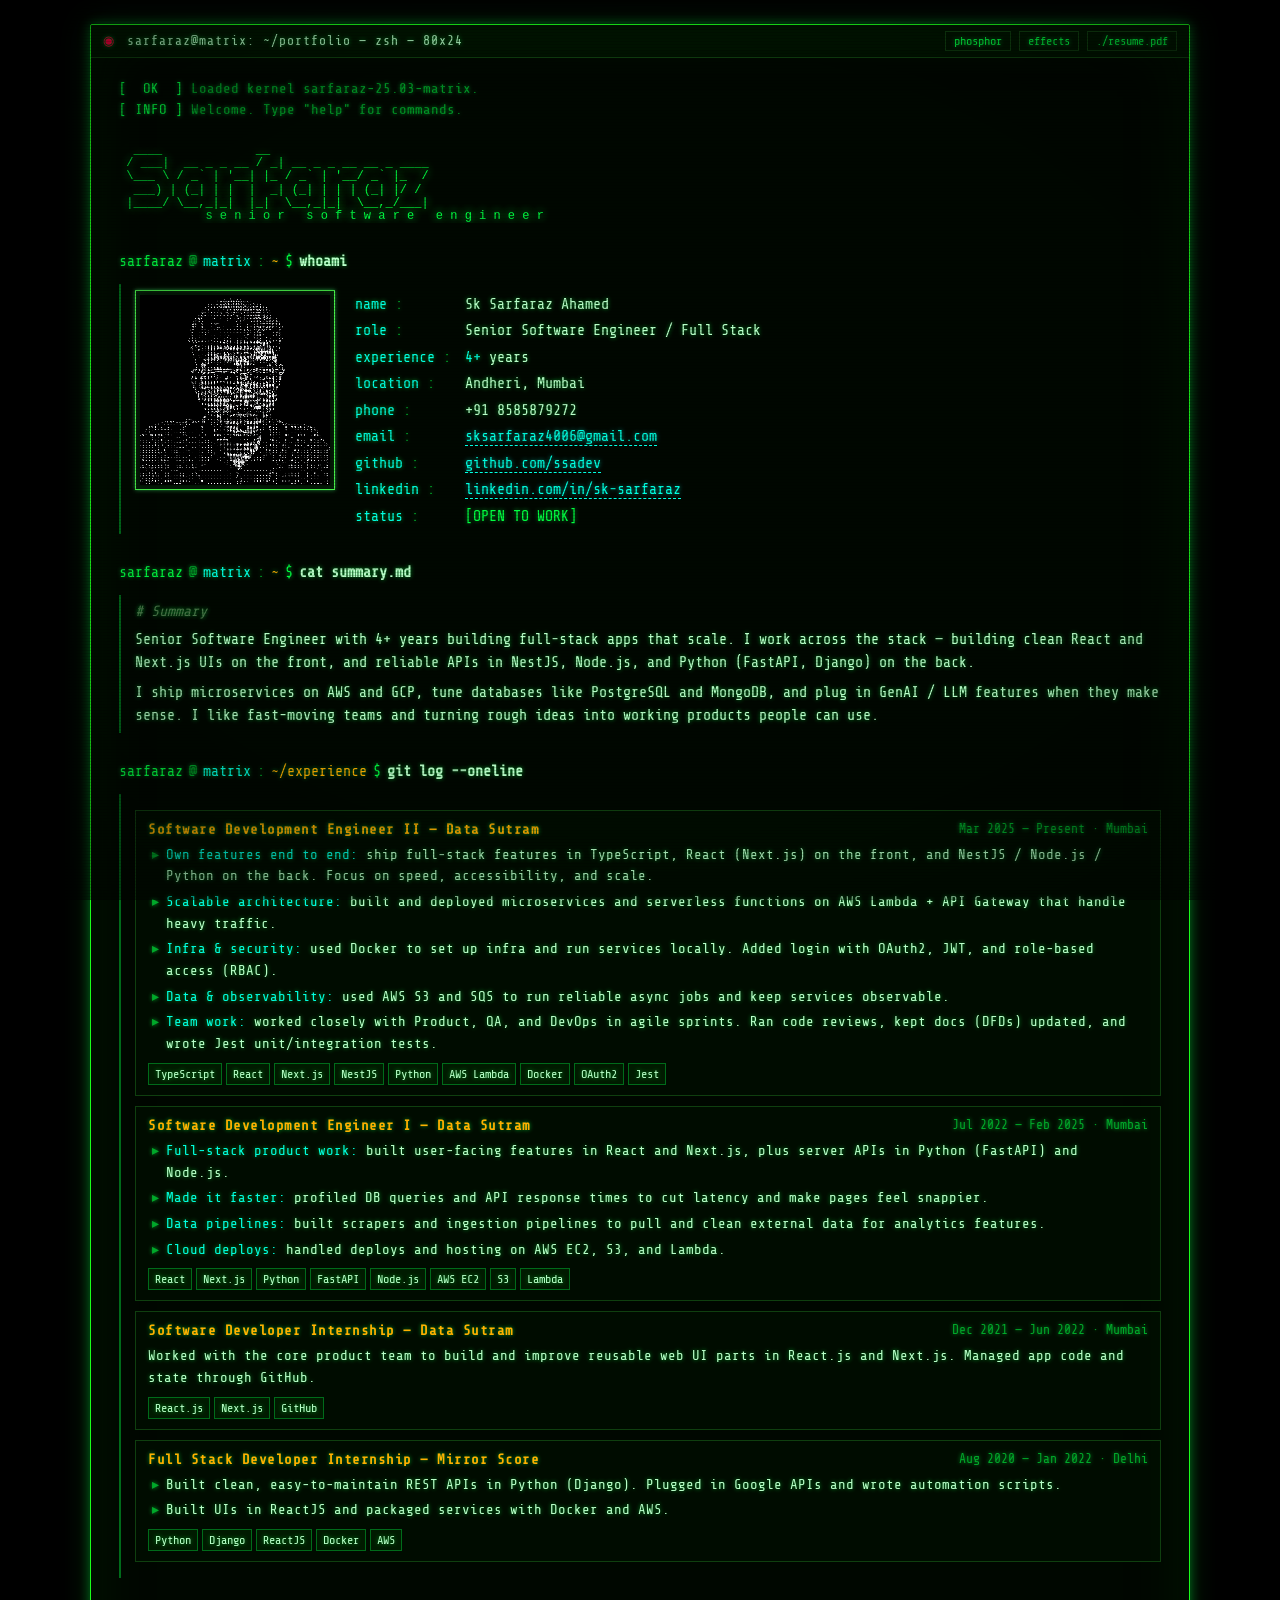
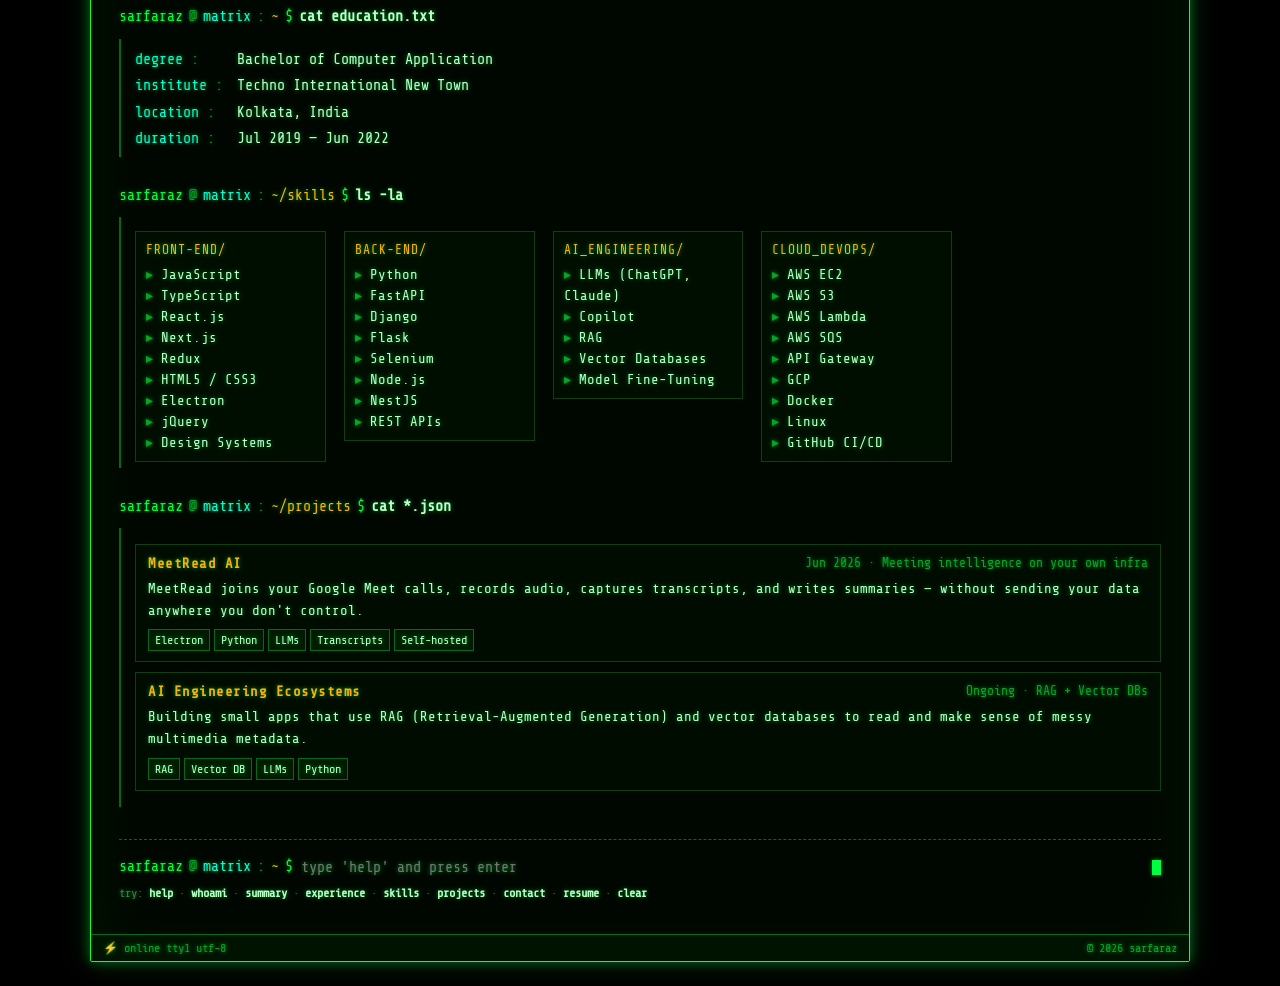
==== index.html @ 629f1eb3 "Add Google Analytics tracking code to improve site analytics" ====
<!doctype html>
<html lang="en">
  <head>
    <meta charset="UTF-8" />
    <meta name="viewport" content="width=device-width, initial-scale=1.0" />
    <title>
      Sk Sarfaraz Ahamed — Senior Software Engineer | Full Stack Developer
      Portfolio
    </title>
    <meta
      name="description"
      content="Sk Sarfaraz Ahamed — Senior Software Engineer with 4+ years building full-stack apps in TypeScript, React, Next.js, NestJS, Node.js, Python (FastAPI, Django), AWS, and LLM/RAG systems. Based in Mumbai, India. Open to senior IC and staff roles."
    />
    <meta
      name="keywords"
      content="Sk Sarfaraz Ahamed, Sarfaraz Ahamed, ssadev, senior software engineer, full stack developer, React developer, Next.js, NestJS, Node.js, TypeScript, Python, FastAPI, Django, AWS, RAG, LLM, Mumbai, Data Sutram, portfolio"
    />
    <meta name="author" content="Sk Sarfaraz Ahamed" />
    <meta
      name="robots"
      content="index, follow, max-image-preview:large, max-snippet:-1"
    />
    <meta name="googlebot" content="index, follow" />
    <meta name="theme-color" content="#000000" />
    <link rel="canonical" href="https://ssadev.github.io/" />
    <link rel="icon" type="image/png" href="profile.png" />
    <link rel="apple-touch-icon" href="profile.png" />

    <!-- Open Graph -->
    <meta property="og:type" content="profile" />
    <meta property="og:site_name" content="Sk Sarfaraz Ahamed" />
    <meta
      property="og:title"
      content="Sk Sarfaraz Ahamed — Senior Software Engineer / Full Stack"
    />
    <meta
      property="og:description"
      content="Senior Software Engineer · 4+ years · TypeScript · React · Next.js · NestJS · Python · AWS · RAG. Mumbai, India."
    />
    <meta property="og:url" content="https://ssadev.github.io/" />
    <meta property="og:image" content="https://ssadev.github.io/profile.png" />
    <meta property="og:image:alt" content="Portrait of Sk Sarfaraz Ahamed" />
    <meta property="profile:first_name" content="Sarfaraz" />
    <meta property="profile:last_name" content="Ahamed" />
    <meta property="profile:username" content="ssadev" />

    <!-- Twitter / X -->
    <meta name="twitter:card" content="summary_large_image" />
    <meta
      name="twitter:title"
      content="Sk Sarfaraz Ahamed — Senior Software Engineer"
    />
    <meta
      name="twitter:description"
      content="Senior Software Engineer / Full Stack. 4+ years. TypeScript · React · NestJS · Python · AWS · RAG."
    />
    <meta name="twitter:image" content="https://ssadev.github.io/profile.png" />

    <!-- Structured data: Person -->
    <script type="application/ld+json">
      {
        "@context": "https://schema.org",
        "@type": "Person",
        "name": "Sk Sarfaraz Ahamed",
        "alternateName": ["Sarfaraz Ahamed", "ssadev"],
        "url": "https://ssadev.github.io/",
        "image": "https://ssadev.github.io/profile.png",
        "jobTitle": "Senior Software Engineer",
        "description": "Senior Software Engineer / Full Stack with 4+ years building scalable apps in TypeScript, React, Next.js, NestJS, Node.js, Python, AWS, and LLM/RAG systems.",
        "email": "mailto:sksarfaraz4006@gmail.com",
        "telephone": "+91-8585879272",
        "address": {
          "@type": "PostalAddress",
          "addressLocality": "Andheri, Mumbai",
          "addressRegion": "Maharashtra",
          "addressCountry": "IN"
        },
        "worksFor": {
          "@type": "Organization",
          "name": "Data Sutram"
        },
        "alumniOf": {
          "@type": "CollegeOrUniversity",
          "name": "Techno International New Town",
          "address": "Kolkata, India"
        },
        "knowsAbout": [
          "TypeScript",
          "JavaScript",
          "React.js",
          "Next.js",
          "Redux",
          "Node.js",
          "NestJS",
          "Python",
          "FastAPI",
          "Django",
          "Flask",
          "REST APIs",
          "Microservices",
          "AWS Lambda",
          "AWS S3",
          "AWS EC2",
          "AWS SQS",
          "API Gateway",
          "GCP",
          "Docker",
          "Linux",
          "Large Language Models",
          "RAG",
          "Vector Databases",
          "Model Fine-Tuning"
        ],
        "sameAs": [
          "https://github.com/ssadev",
          "https://linkedin.com/in/sk-sarfaraz-951a87182"
        ]
      }
    </script>
    <script type="application/ld+json">
      {
        "@context": "https://schema.org",
        "@type": "WebSite",
        "name": "Sk Sarfaraz Ahamed — Portfolio",
        "url": "https://ssadev.github.io/",
        "author": { "@type": "Person", "name": "Sk Sarfaraz Ahamed" }
      }
    </script>
    <link rel="preconnect" href="https://fonts.googleapis.com" />
    <link rel="preconnect" href="https://fonts.gstatic.com" crossorigin />
    <link
      href="https://fonts.googleapis.com/css2?family=Share+Tech+Mono&family=VT323&display=swap"
      rel="stylesheet"
    />
    <link rel="stylesheet" href="styles.css" />
  </head>
  <!-- Google tag (gtag.js) -->
  <script
    async
    src="https://www.googletagmanager.com/gtag/js?id=G-XEXD7KVKR2"
  ></script>
  <script>
    window.dataLayer = window.dataLayer || [];
    function gtag() {
      dataLayer.push(arguments);
    }
    gtag("js", new Date());

    gtag("config", "G-XEXD7KVKR2");
  </script>
  <body>
    <canvas id="matrix-rain" aria-hidden="true"></canvas>
    <div class="crt-overlay" aria-hidden="true"></div>

    <main class="terminal" role="main">
      <header class="term-header">
        <div class="term-title">
          sarfaraz@matrix: ~/portfolio &mdash; zsh &mdash; 80x24
        </div>
        <div class="term-controls">
          <button id="theme-toggle" title="Toggle phosphor color">
            <span class="label-text">phosphor</span>
          </button>
          <button id="effects-toggle" title="Toggle CRT/rain effects">
            <span class="label-text">effects</span>
          </button>
          <button
            id="resume-btn"
            title="Open resume"
            onclick="
              window.open(
                'https://drive.google.com/file/d/1Bw5EFS6mRTc6BnSuMBZCVl9vILIDGIYv/view?usp=sharing',
                '_blank',
              )
            "
          >
            <span class="label-text">./resume.pdf</span>
          </button>
        </div>
      </header>

      <section class="term-body">
        <h1 class="sr-only">
          Sk Sarfaraz Ahamed — Senior Software Engineer / Full Stack Developer
          Portfolio
        </h1>
        <p class="sr-only">
          Sk Sarfaraz Ahamed is a Senior Software Engineer based in Andheri,
          Mumbai, India, with 4+ years of experience building full-stack web
          applications. Skills include TypeScript, React, Next.js, NestJS,
          Node.js, Python (FastAPI, Django, Flask), REST APIs, AWS (Lambda, S3,
          EC2, SQS, API Gateway), GCP, Docker, and applied LLM / RAG / Vector
          Database work. Currently SDE-II at Data Sutram. Reach out:
          sksarfaraz4006@gmail.com.
        </p>
        <div class="boot" id="boot"></div>

        <pre class="ascii-banner" aria-label="ASCII banner">
  ____             __
 / ___|  __ _ _ __ / _| __ _ _ __ __ _ ____
 \___ \ / _` | '__| |_ / _` | '__/ _` |_  /
  ___) | (_| | |  |  _| (_| | | | (_| |/ /
 |____/ \__,_|_|  |_|  \__,_|_|  \__,_/___|
            s e n i o r   s o f t w a r e   e n g i n e e r</pre
        >

        <!-- whoami -->
        <div class="prompt-line">
          <span class="prompt-user">sarfaraz</span
          ><span class="prompt-at">@</span
          ><span class="prompt-host">matrix</span
          ><span class="prompt-colon">:</span><span class="prompt-path">~</span
          ><span class="prompt-sep">$</span>
          <span class="prompt-cmd">whoami</span>
        </div>
        <div class="output">
          <div class="whoami-row">
            <img
              src="profile.png"
              class="avatar-img"
              alt="Sk Sarfaraz Ahamed"
            />
            <div class="kv-grid">
              <div class="k">name</div>
              <div class="v">Sk Sarfaraz Ahamed</div>
              <div class="k">role</div>
              <div class="v">Senior Software Engineer / Full Stack</div>
              <div class="k">experience</div>
              <div class="v"><span class="num">4+</span> years</div>
              <div class="k">location</div>
              <div class="v">Andheri, Mumbai</div>
              <div class="k">phone</div>
              <div class="v">+91 8585879272</div>
              <div class="k">email</div>
              <div class="v">
                <a
                  href="#"
                  id="email-copy"
                  data-email="sksarfaraz4006@gmail.com"
                  >sksarfaraz4006@gmail.com</a
                >
              </div>
              <div class="k">github</div>
              <div class="v">
                <a
                  href="https://github.com/ssadev"
                  target="_blank"
                  rel="noopener"
                  >github.com/ssadev</a
                >
              </div>
              <div class="k">linkedin</div>
              <div class="v">
                <a
                  href="https://linkedin.com/in/sk-sarfaraz-951a87182"
                  target="_blank"
                  rel="noopener"
                  >linkedin.com/in/sk-sarfaraz</a
                >
              </div>
              <div class="k">status</div>
              <div class="v"><span class="ok">[OPEN TO WORK]</span></div>
            </div>
          </div>
        </div>

        <!-- SECTION: Summary -->
        <div class="prompt-line">
          <span class="prompt-user">sarfaraz</span
          ><span class="prompt-at">@</span
          ><span class="prompt-host">matrix</span
          ><span class="prompt-colon">:</span><span class="prompt-path">~</span
          ><span class="prompt-sep">$</span>
          <span class="prompt-cmd">cat summary.md</span>
        </div>
        <div class="output summary-text">
          <span class="com"># Summary</span>
          <p>
            Senior Software Engineer with 4+ years building full-stack apps that
            scale. I work across the stack — building clean React and Next.js
            UIs on the front, and reliable APIs in NestJS, Node.js, and Python
            (FastAPI, Django) on the back.
          </p>
          <p>
            I ship microservices on AWS and GCP, tune databases like PostgreSQL
            and MongoDB, and plug in GenAI / LLM features when they make sense.
            I like fast-moving teams and turning rough ideas into working
            products people can use.
          </p>
        </div>

        <!-- SECTION: Professional Experience -->
        <div class="prompt-line">
          <span class="prompt-user">sarfaraz</span
          ><span class="prompt-at">@</span
          ><span class="prompt-host">matrix</span
          ><span class="prompt-colon">:</span
          ><span class="prompt-path">~/experience</span
          ><span class="prompt-sep">$</span>
          <span class="prompt-cmd">git log --oneline</span>
        </div>
        <div class="output">
          <div class="entry">
            <div class="entry-head">
              <span class="entry-title"
                >Software Development Engineer II &mdash; Data Sutram</span
              >
              <span class="entry-meta">Mar 2025 — Present · Mumbai</span>
            </div>
            <div class="entry-body">
              <ul class="entry-list">
                <li>
                  <b>Own features end to end:</b> ship full-stack features in
                  TypeScript, React (Next.js) on the front, and NestJS / Node.js
                  / Python on the back. Focus on speed, accessibility, and
                  scale.
                </li>
                <li>
                  <b>Scalable architecture:</b> built and deployed microservices
                  and serverless functions on AWS Lambda + API Gateway that
                  handle heavy traffic.
                </li>
                <li>
                  <b>Infra &amp; security:</b> used Docker to set up infra and
                  run services locally. Added login with OAuth2, JWT, and
                  role-based access (RBAC).
                </li>
                <li>
                  <b>Data &amp; observability:</b> used AWS S3 and SQS to run
                  reliable async jobs and keep services observable.
                </li>
                <li>
                  <b>Team work:</b> worked closely with Product, QA, and DevOps
                  in agile sprints. Ran code reviews, kept docs (DFDs) updated,
                  and wrote Jest unit/integration tests.
                </li>
              </ul>
            </div>
            <div class="entry-stack">
              <span>TypeScript</span><span>React</span><span>Next.js</span
              ><span>NestJS</span><span>Python</span><span>AWS Lambda</span
              ><span>Docker</span><span>OAuth2</span><span>Jest</span>
            </div>
          </div>

          <div class="entry">
            <div class="entry-head">
              <span class="entry-title"
                >Software Development Engineer I &mdash; Data Sutram</span
              >
              <span class="entry-meta">Jul 2022 — Feb 2025 · Mumbai</span>
            </div>
            <div class="entry-body">
              <ul class="entry-list">
                <li>
                  <b>Full-stack product work:</b> built user-facing features in
                  React and Next.js, plus server APIs in Python (FastAPI) and
                  Node.js.
                </li>
                <li>
                  <b>Made it faster:</b> profiled DB queries and API response
                  times to cut latency and make pages feel snappier.
                </li>
                <li>
                  <b>Data pipelines:</b> built scrapers and ingestion pipelines
                  to pull and clean external data for analytics features.
                </li>
                <li>
                  <b>Cloud deploys:</b> handled deploys and hosting on AWS EC2,
                  S3, and Lambda.
                </li>
              </ul>
            </div>
            <div class="entry-stack">
              <span>React</span><span>Next.js</span><span>Python</span
              ><span>FastAPI</span><span>Node.js</span><span>AWS EC2</span
              ><span>S3</span><span>Lambda</span>
            </div>
          </div>

          <div class="entry">
            <div class="entry-head">
              <span class="entry-title"
                >Software Developer Internship &mdash; Data Sutram</span
              >
              <span class="entry-meta">Dec 2021 — Jun 2022 · Mumbai</span>
            </div>
            <div class="entry-body">
              Worked with the core product team to build and improve reusable
              web UI parts in React.js and Next.js. Managed app code and state
              through GitHub.
            </div>
            <div class="entry-stack">
              <span>React.js</span><span>Next.js</span><span>GitHub</span>
            </div>
          </div>

          <div class="entry">
            <div class="entry-head">
              <span class="entry-title"
                >Full Stack Developer Internship &mdash; Mirror Score</span
              >
              <span class="entry-meta">Aug 2020 — Jan 2022 · Delhi</span>
            </div>
            <div class="entry-body">
              <ul class="entry-list">
                <li>
                  Built clean, easy-to-maintain REST APIs in Python (Django).
                  Plugged in Google APIs and wrote automation scripts.
                </li>
                <li>
                  Built UIs in ReactJS and packaged services with Docker and
                  AWS.
                </li>
              </ul>
            </div>
            <div class="entry-stack">
              <span>Python</span><span>Django</span><span>ReactJS</span
              ><span>Docker</span><span>AWS</span>
            </div>
          </div>
        </div>

        <!-- SECTION: Education -->
        <div class="prompt-line">
          <span class="prompt-user">sarfaraz</span
          ><span class="prompt-at">@</span
          ><span class="prompt-host">matrix</span
          ><span class="prompt-colon">:</span><span class="prompt-path">~</span
          ><span class="prompt-sep">$</span>
          <span class="prompt-cmd">cat education.txt</span>
        </div>
        <div class="output">
          <div class="kv-grid">
            <div class="k">degree</div>
            <div class="v">Bachelor of Computer Application</div>
            <div class="k">institute</div>
            <div class="v">Techno International New Town</div>
            <div class="k">location</div>
            <div class="v">Kolkata, India</div>
            <div class="k">duration</div>
            <div class="v">Jul 2019 — Jun 2022</div>
          </div>
        </div>

        <!-- SECTION: Skills -->
        <div class="prompt-line">
          <span class="prompt-user">sarfaraz</span
          ><span class="prompt-at">@</span
          ><span class="prompt-host">matrix</span
          ><span class="prompt-colon">:</span
          ><span class="prompt-path">~/skills</span
          ><span class="prompt-sep">$</span>
          <span class="prompt-cmd">ls -la</span>
        </div>
        <div class="output">
          <div class="skill-grid">
            <div class="skill-group">
              <div class="skill-group-title">front-end/</div>
              <ul>
                <li>JavaScript</li>
                <li>TypeScript</li>
                <li>React.js</li>
                <li>Next.js</li>
                <li>Redux</li>
                <li>HTML5 / CSS3</li>
                <li>Electron</li>
                <li>jQuery</li>
                <li>Design Systems</li>
              </ul>
            </div>
            <div class="skill-group">
              <div class="skill-group-title">back-end/</div>
              <ul>
                <li>Python</li>
                <li>FastAPI</li>
                <li>Django</li>
                <li>Flask</li>
                <li>Selenium</li>
                <li>Node.js</li>
                <li>NestJS</li>
                <li>REST APIs</li>
              </ul>
            </div>
            <div class="skill-group">
              <div class="skill-group-title">ai_engineering/</div>
              <ul>
                <li>LLMs (ChatGPT, Claude)</li>
                <li>Copilot</li>
                <li>RAG</li>
                <li>Vector Databases</li>
                <li>Model Fine-Tuning</li>
              </ul>
            </div>
            <div class="skill-group">
              <div class="skill-group-title">cloud_devops/</div>
              <ul>
                <li>AWS EC2</li>
                <li>AWS S3</li>
                <li>AWS Lambda</li>
                <li>AWS SQS</li>
                <li>API Gateway</li>
                <li>GCP</li>
                <li>Docker</li>
                <li>Linux</li>
                <li>GitHub CI/CD</li>
              </ul>
            </div>
          </div>
        </div>

        <!-- SECTION: Projects -->
        <div class="prompt-line">
          <span class="prompt-user">sarfaraz</span
          ><span class="prompt-at">@</span
          ><span class="prompt-host">matrix</span
          ><span class="prompt-colon">:</span
          ><span class="prompt-path">~/projects</span
          ><span class="prompt-sep">$</span>
          <span class="prompt-cmd">cat *.json</span>
        </div>
        <div class="output">
          <div class="entry">
            <div class="entry-head">
              <span class="entry-title">MeetRead AI</span>
              <span class="entry-meta"
                >Jun 2026 · Meeting intelligence on your own infra</span
              >
            </div>
            <div class="entry-body">
              MeetRead joins your Google Meet calls, records audio, captures
              transcripts, and writes summaries — without sending your data
              anywhere you don't control.
            </div>
            <div class="entry-stack">
              <span>Electron</span><span>Python</span><span>LLMs</span
              ><span>Transcripts</span><span>Self-hosted</span>
            </div>
          </div>

          <div class="entry">
            <div class="entry-head">
              <span class="entry-title">AI Engineering Ecosystems</span>
              <span class="entry-meta">Ongoing · RAG + Vector DBs</span>
            </div>
            <div class="entry-body">
              Building small apps that use RAG (Retrieval-Augmented Generation)
              and vector databases to read and make sense of messy multimedia
              metadata.
            </div>
            <div class="entry-stack">
              <span>RAG</span><span>Vector DB</span><span>LLMs</span
              ><span>Python</span>
            </div>
          </div>
        </div>

        <!-- interactive prompt -->
        <div class="prompt-line input-prompt">
          <span class="prompt-user">sarfaraz</span
          ><span class="prompt-at">@</span
          ><span class="prompt-host">matrix</span
          ><span class="prompt-colon">:</span><span class="prompt-path">~</span
          ><span class="prompt-sep">$</span>
          <input
            id="term-input"
            autocomplete="off"
            spellcheck="false"
            aria-label="terminal input"
            placeholder="type 'help' and press enter"
          />
          <span class="cursor" aria-hidden="true"></span>
        </div>
        <div class="input-hint">
          try: <span class="prompt-cmd">help</span> &middot;
          <span class="prompt-cmd">whoami</span> &middot;
          <span class="prompt-cmd">summary</span> &middot;
          <span class="prompt-cmd">experience</span> &middot;
          <span class="prompt-cmd">skills</span> &middot;
          <span class="prompt-cmd">projects</span> &middot;
          <span class="prompt-cmd">contact</span> &middot;
          <span class="prompt-cmd">resume</span> &middot;
          <span class="prompt-cmd">clear</span>
        </div>
        <div id="term-history" class="output hidden"></div>
      </section>

      <footer class="statusbar">
        <div class="status-left">
          <span>⚡ <span id="uptime">online</span></span>
          <span>tty1</span>
          <span>utf-8</span>
        </div>
        <div class="status-right">
          <span id="copy-toast" aria-live="polite"></span>
          <span>© <span id="year"></span> sarfaraz</span>
        </div>
      </footer>
    </main>

    <script src="script.js"></script>
  </body>
</html>
---- styles.css ----
/* ============================================================
   Sarfaraz.sh — matrix/hacker terminal portfolio
   Phosphor green on black, CRT scanlines, matrix rain
   ============================================================ */

:root {
  --bg: #000000;
  --bg-term: rgba(0, 10, 0, 0.78);
  --bg-term-solid: #020a02;
  --border: #0f3f0f;
  --border-bright: #1aff1a;

  --green: #00ff41;          /* matrix phosphor */
  --green-dim: #00a82a;
  --green-dark: #006b1a;
  --green-pale: #b8ffc8;

  --amber: #ffb000;          /* alt phosphor */
  --red: #ff003c;
  --cyan: #00ffe1;
  --muted: #4a7a4a;

  --glow: 0 0 4px rgba(0, 255, 65, 0.6);
  --glow-strong: 0 0 8px rgba(0, 255, 65, 0.9), 0 0 16px rgba(0, 255, 65, 0.4);

  --font-mono: 'VT323', 'Share Tech Mono', 'JetBrains Mono', 'Courier New', monospace;
  --font-body: 'Share Tech Mono', 'JetBrains Mono', 'Courier New', monospace;

  --radius: 2px;
}

[data-theme="amber"] {
  --green: #ffb000;
  --green-dim: #b87a00;
  --green-dark: #663d00;
  --green-pale: #ffe0a0;
  --border: #3f2f0f;
  --border-bright: #ffb000;
  --glow: 0 0 4px rgba(255, 176, 0, 0.6);
  --glow-strong: 0 0 8px rgba(255, 176, 0, 0.9), 0 0 16px rgba(255, 176, 0, 0.4);
  --muted: #7a6a4a;
}

* { box-sizing: border-box; }

html, body {
  margin: 0;
  padding: 0;
  background: var(--bg);
  color: var(--green);
  font-family: var(--font-body);
  font-size: 16px;
  line-height: 1.5;
  min-height: 100vh;
  overflow-x: hidden;
  -webkit-font-smoothing: antialiased;
  text-shadow: var(--glow);
}

::selection { background: var(--green); color: #000; text-shadow: none; }

a {
  color: var(--cyan);
  text-decoration: none;
  border-bottom: 1px dashed var(--cyan);
  text-shadow: 0 0 4px rgba(0, 255, 225, 0.6);
  transition: all .15s ease;
}
a:hover {
  color: #fff;
  border-bottom-color: #fff;
  text-shadow: 0 0 8px #fff, 0 0 16px var(--cyan);
}

/* ============================================================
   Matrix rain canvas
   ============================================================ */
#matrix-rain {
  position: fixed;
  inset: 0;
  z-index: 0;
  opacity: 0.35;
  pointer-events: none;
}

/* ============================================================
   CRT scanlines + flicker overlay
   ============================================================ */
.crt-overlay {
  position: fixed;
  inset: 0;
  z-index: 9999;
  pointer-events: none;
  background:
    repeating-linear-gradient(
      0deg,
      rgba(0, 0, 0, 0.15) 0px,
      rgba(0, 0, 0, 0.15) 1px,
      transparent 1px,
      transparent 3px
    );
  mix-blend-mode: multiply;
}
.crt-overlay::after {
  content: '';
  position: absolute;
  inset: 0;
  background: radial-gradient(ellipse at center, transparent 50%, rgba(0, 0, 0, 0.5) 100%);
}

body.no-effects #matrix-rain,
body.no-effects .crt-overlay { display: none; }

@keyframes flicker {
  0%, 100% { opacity: 1; }
  50%      { opacity: 0.97; }
}
.terminal { animation: flicker 0.15s infinite; }

/* ============================================================
   Terminal window
   ============================================================ */
.terminal {
  position: relative;
  z-index: 1;
  max-width: 1100px;
  margin: 24px auto;
  background: var(--bg-term);
  border: 1px solid var(--border-bright);
  border-radius: var(--radius);
  box-shadow:
    0 0 12px rgba(0, 255, 65, 0.4),
    0 0 32px rgba(0, 255, 65, 0.15),
    inset 0 0 60px rgba(0, 50, 0, 0.4);
  backdrop-filter: blur(2px);
}

.term-header {
  display: flex;
  align-items: center;
  justify-content: space-between;
  padding: 6px 12px;
  border-bottom: 1px solid var(--border);
  background: rgba(0, 30, 0, 0.5);
  font-size: 13px;
  user-select: none;
}
.term-title {
  color: var(--green-pale);
  letter-spacing: 1px;
}
.term-title::before {
  content: '◉ ';
  color: var(--red);
  margin-right: 4px;
}
.term-controls {
  display: flex;
  gap: 8px;
  font-size: 12px;
}
.term-controls button {
  background: transparent;
  border: 1px solid var(--border);
  color: var(--green);
  padding: 2px 8px;
  font-family: inherit;
  font-size: 12px;
  cursor: pointer;
  text-shadow: var(--glow);
  transition: all .15s ease;
}
.term-controls button:hover {
  background: var(--green);
  color: #000;
  text-shadow: none;
  box-shadow: var(--glow);
}

.term-body {
  padding: 20px 28px 32px;
  font-size: 15px;
  min-height: calc(100vh - 100px);
}

/* ============================================================
   Boot sequence
   ============================================================ */
.boot {
  margin-bottom: 24px;
  color: var(--green-dim);
  font-size: 14px;
}
.boot .ok { color: var(--green); }
.boot .warn { color: var(--amber); }
.boot .fail { color: var(--red); }
.boot-line { white-space: pre-wrap; }

/* ============================================================
   ASCII banner
   ============================================================ */
.ascii-banner {
  margin: 16px 0 24px;
  font-size: 12px;
  line-height: 1.1;
  color: var(--green);
  white-space: pre;
  overflow-x: auto;
  text-shadow: var(--glow-strong);
}

/* ============================================================
   Prompt + command output
   ============================================================ */
.prompt-line {
  margin-top: 28px;
  display: flex;
  flex-wrap: wrap;
  align-items: baseline;
  gap: 6px;
  color: var(--green);
  font-size: 15px;
}
.prompt-user  { color: var(--green); }
.prompt-at    { color: var(--green-dim); }
.prompt-host  { color: var(--cyan); }
.prompt-colon { color: var(--green-dim); }
.prompt-path  { color: var(--amber); }
.prompt-sep   { color: var(--green); }
.prompt-cmd   { color: var(--green-pale); font-weight: bold; }

.output {
  margin: 10px 0 0 0;
  padding: 6px 0 6px 14px;
  border-left: 2px solid var(--green-dark);
  color: var(--green-pale);
}

/* key/value grid (whoami, education) */
.kv-grid {
  display: grid;
  grid-template-columns: max-content 1fr;
  column-gap: 14px;
  row-gap: 4px;
  margin-top: 4px;
  align-items: baseline;
}
.kv-grid .k {
  color: var(--cyan);
}
.kv-grid .k::after {
  content: ' :';
  color: var(--green-dim);
}
.kv-grid .v {
  color: var(--green-pale);
  min-width: 0;
  word-break: break-word;
}

/* summary text */
.summary-text .com { display: block; margin-bottom: 6px; }
.summary-text p { margin: 0 0 8px; }
.summary-text p:last-child { margin-bottom: 0; }
.output .label { color: var(--cyan); }
.output .val   { color: var(--green-pale); }
.output .com   { color: var(--muted); font-style: italic; }
.output .key   { color: var(--amber); }
.output .str   { color: var(--green); }
.output .num   { color: var(--cyan); }
.output .ok    { color: var(--green); }
.output .err   { color: var(--red); }

/* Skill matrix grid */
.skill-grid {
  display: grid;
  grid-template-columns: repeat(auto-fill, minmax(180px, 1fr));
  gap: 10px 18px;
  margin-top: 8px;
  align-items: start;
}
.skill-group {
  border: 1px solid var(--border);
  padding: 8px 10px;
  background: rgba(0, 30, 0, 0.3);
}
.skill-group-title {
  color: var(--amber);
  font-size: 13px;
  margin-bottom: 4px;
  text-transform: uppercase;
  letter-spacing: 1px;
}
.skill-group ul {
  list-style: none;
  margin: 0;
  padding: 0;
  font-size: 14px;
}
.skill-group li::before {
  content: '▸ ';
  color: var(--green-dim);
}

/* Experience / project entries */
.entry {
  margin: 10px 0;
  padding: 8px 12px;
  border: 1px solid var(--border);
  background: rgba(0, 30, 0, 0.25);
}
.entry-head {
  display: flex;
  flex-wrap: wrap;
  justify-content: space-between;
  gap: 8px;
  font-size: 14px;
  margin-bottom: 4px;
}
.entry-title {
  color: var(--amber);
  font-weight: bold;
  letter-spacing: 0.5px;
}
.entry-meta {
  color: var(--green-dim);
  font-size: 13px;
}
.entry-body {
  color: var(--green-pale);
  font-size: 14px;
  line-height: 1.55;
}
.entry-list {
  margin: 4px 0 0;
  padding: 0 0 0 4px;
  list-style: none;
}
.entry-list li {
  position: relative;
  padding-left: 14px;
  margin: 4px 0;
}
.entry-list li::before {
  content: '▸';
  position: absolute;
  left: 0;
  color: var(--green-dim);
}
.entry-list b {
  color: var(--cyan);
  font-weight: normal;
}
.entry-stack {
  margin-top: 6px;
  font-size: 12px;
  color: var(--cyan);
}
.entry-stack span {
  display: inline-block;
  padding: 1px 6px;
  margin: 2px 4px 2px 0;
  border: 1px solid var(--green-dark);
  background: rgba(0, 50, 0, 0.4);
  color: var(--green-pale);
}

/* Avatar image */
.avatar-img {
  display: block;
  width: 200px;
  height: auto;
  border: 1px solid var(--border-bright);
  padding: 4px;
  background: rgba(0, 30, 0, 0.4);
  box-shadow: var(--glow), inset 0 0 12px rgba(0, 255, 65, 0.15);
  filter: grayscale(0.3) contrast(1.05);
  image-rendering: pixelated;
}

.whoami-row {
  display: flex;
  gap: 20px;
  align-items: flex-start;
  flex-wrap: wrap;
}
.whoami-row .avatar-img { flex: 0 0 auto; }
.whoami-row .kv-grid    { flex: 1 1 280px; min-width: 0; }

@media (max-width: 720px) {
  .whoami-row { flex-direction: column; }
  .whoami-row .avatar-img { width: 140px; }
}

/* Live cursor */
.cursor {
  display: inline-block;
  width: 9px;
  height: 1em;
  background: var(--green);
  vertical-align: text-bottom;
  margin-left: 2px;
  animation: blink 1s steps(2) infinite;
  box-shadow: var(--glow);
}
@keyframes blink {
  50% { opacity: 0; }
}

/* Interactive input prompt */
.input-prompt {
  margin-top: 32px;
  display: flex;
  align-items: center;
  gap: 6px;
  border-top: 1px dashed var(--green-dark);
  padding-top: 16px;
}
.input-prompt input {
  flex: 1;
  background: transparent;
  border: none;
  outline: none;
  color: var(--green-pale);
  font-family: inherit;
  font-size: 15px;
  text-shadow: var(--glow);
  caret-color: var(--green);
}
.input-hint {
  margin-top: 6px;
  font-size: 12px;
  color: var(--muted);
}

/* Status bar */
.statusbar {
  position: sticky;
  bottom: 0;
  z-index: 5;
  background: rgba(0, 20, 0, 0.85);
  border-top: 1px solid var(--green-dark);
  padding: 4px 12px;
  font-size: 12px;
  color: var(--green-dim);
  display: flex;
  justify-content: space-between;
  user-select: none;
}
.statusbar .status-right { display: flex; gap: 14px; }
#copy-toast {
  color: var(--amber);
  opacity: 0;
  transition: opacity .2s ease;
}
#copy-toast.visible { opacity: 1; }

/* Hidden util */
.hidden { display: none !important; }

/* Screen-reader / crawler-only content (kept off-screen, still in DOM) */
.sr-only {
  position: absolute;
  width: 1px;
  height: 1px;
  padding: 0;
  margin: -1px;
  overflow: hidden;
  clip: rect(0, 0, 0, 0);
  white-space: nowrap;
  border: 0;
}

/* ============================================================
   Responsive
   ============================================================ */
@media (max-width: 880px) {
  .term-body { padding: 16px 16px 24px; font-size: 14px; }
  .ascii-banner { font-size: 9px; }
  .skill-grid { grid-template-columns: 1fr 1fr; }
}

@media (max-width: 560px) {
  html, body { font-size: 14px; }
  .terminal { margin: 8px; border-radius: 0; }
  .term-header { padding: 6px 8px; font-size: 12px; }
  .term-controls button { padding: 2px 6px; font-size: 11px; }
  .term-body { padding: 12px 12px 20px; font-size: 13px; }
  .ascii-banner { font-size: 7px; line-height: 1; }
  .skill-grid { grid-template-columns: 1fr; }
  .entry-head { font-size: 13px; }
  .prompt-line { font-size: 13px; }
  .input-prompt input { font-size: 14px; }
}

@media (max-width: 380px) {
  .ascii-banner { font-size: 6px; }
  .term-controls .label-text { display: none; }
}

/* ============================================================
   Print
   ============================================================ */
@media print {
  #matrix-rain, .crt-overlay, .statusbar, .term-controls { display: none; }
  body { background: #fff; color: #000; text-shadow: none; }
  .terminal { box-shadow: none; border: 1px solid #000; background: #fff; }
  .output, .entry { color: #000; }
  a { color: #000; text-shadow: none; }
}

/* ============================================================
   Reduced motion
   ============================================================ */
@media (prefers-reduced-motion: reduce) {
  .terminal { animation: none; }
  .cursor { animation: none; }
}
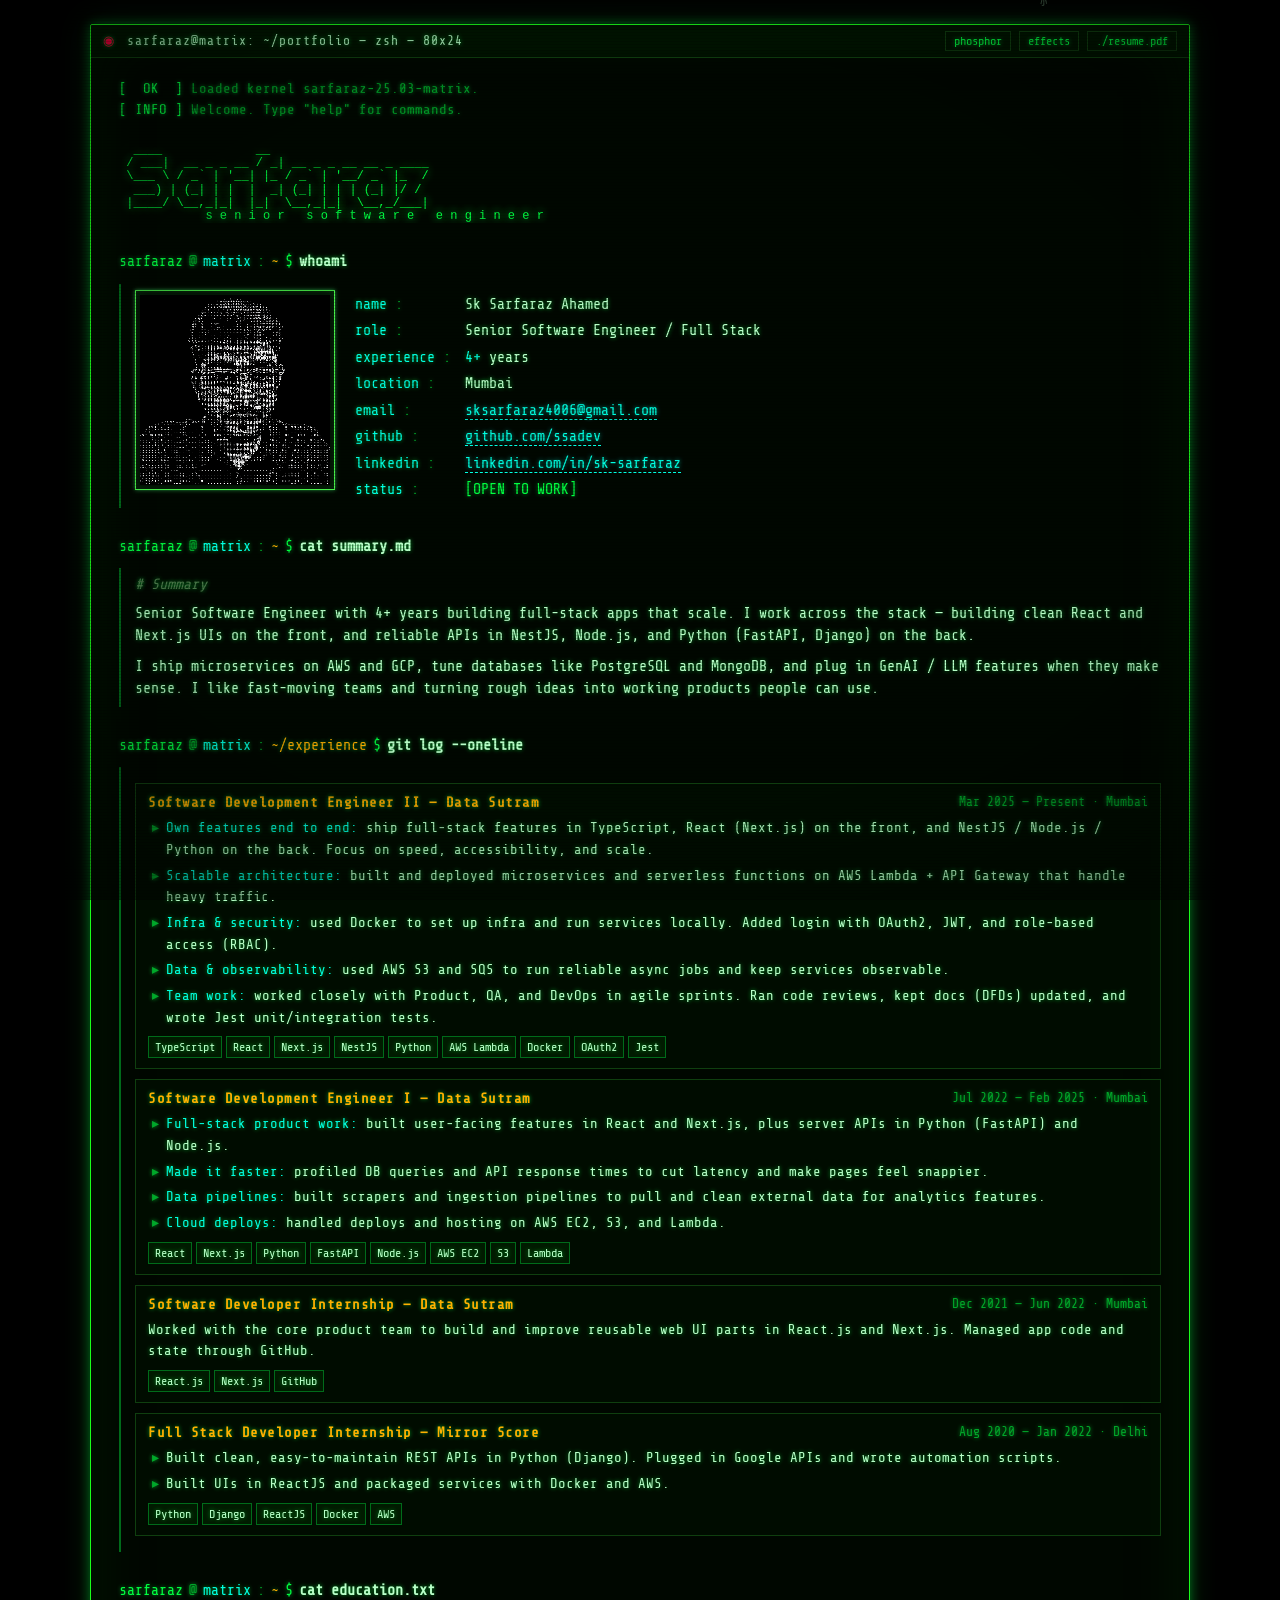
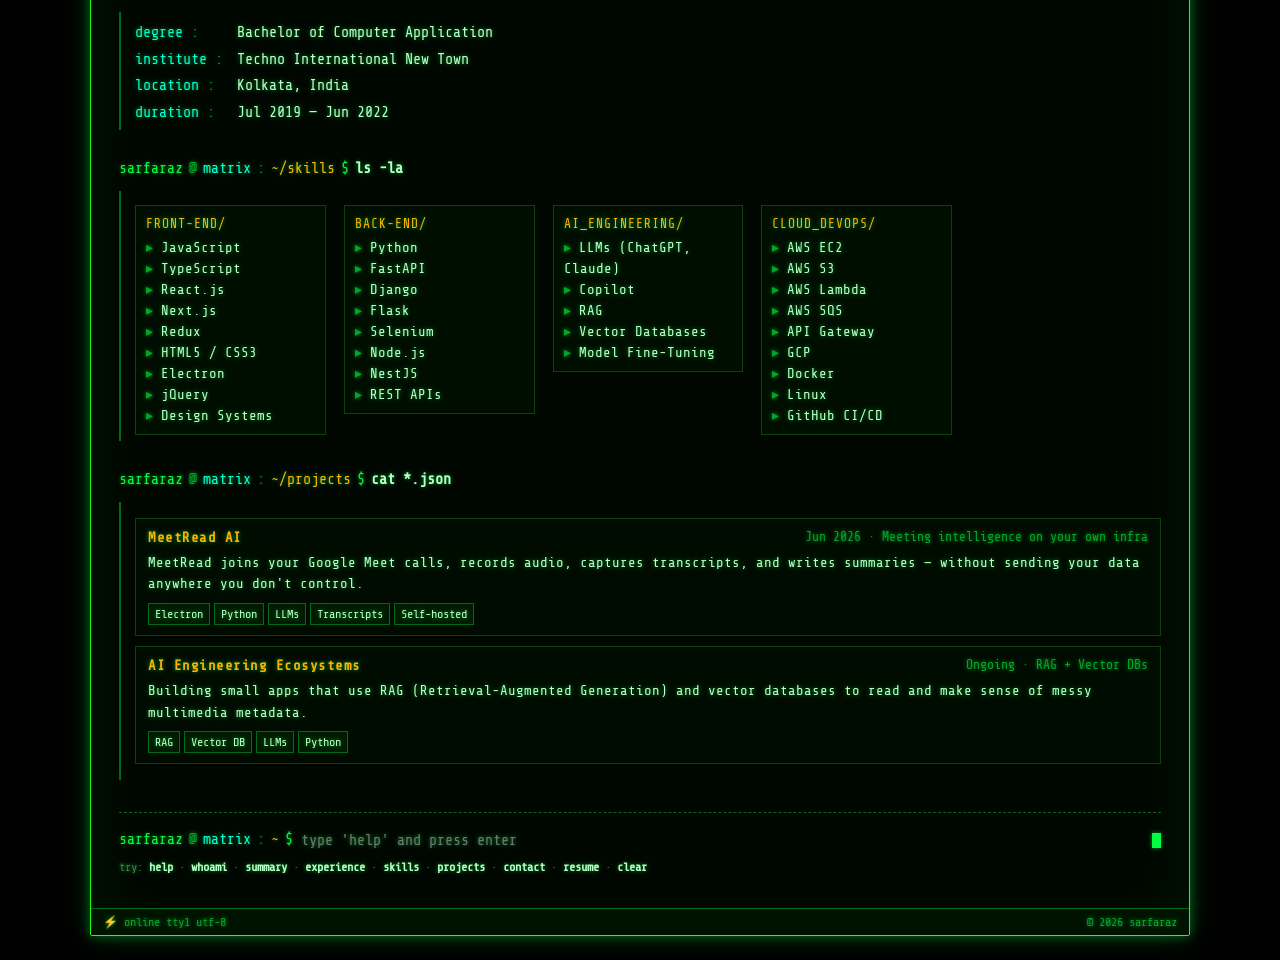
==== commit e4254ab9: "Update location references to remove "Andheri" for consistency across portfolio" ====
--- a/index.html
+++ b/index.html
@@ -68,10 +68,9 @@
         "jobTitle": "Senior Software Engineer",
         "description": "Senior Software Engineer / Full Stack with 4+ years building scalable apps in TypeScript, React, Next.js, NestJS, Node.js, Python, AWS, and LLM/RAG systems.",
         "email": "mailto:sksarfaraz4006@gmail.com",
-        "telephone": "+91-8585879272",
         "address": {
           "@type": "PostalAddress",
-          "addressLocality": "Andheri, Mumbai",
+          "addressLocality": "Mumbai",
           "addressRegion": "Maharashtra",
           "addressCountry": "IN"
         },
@@ -185,8 +184,8 @@
           Portfolio
         </h1>
         <p class="sr-only">
-          Sk Sarfaraz Ahamed is a Senior Software Engineer based in Andheri,
-          Mumbai, India, with 4+ years of experience building full-stack web
+          Sk Sarfaraz Ahamed is a Senior Software Engineer based in Mumbai,
+          India, with 4+ years of experience building full-stack web
           applications. Skills include TypeScript, React, Next.js, NestJS,
           Node.js, Python (FastAPI, Django, Flask), REST APIs, AWS (Lambda, S3,
           EC2, SQS, API Gateway), GCP, Docker, and applied LLM / RAG / Vector
@@ -228,9 +227,7 @@
               <div class="k">experience</div>
               <div class="v"><span class="num">4+</span> years</div>
               <div class="k">location</div>
-              <div class="v">Andheri, Mumbai</div>
-              <div class="k">phone</div>
-              <div class="v">+91 8585879272</div>
+              <div class="v">Mumbai</div>
               <div class="k">email</div>
               <div class="v">
                 <a
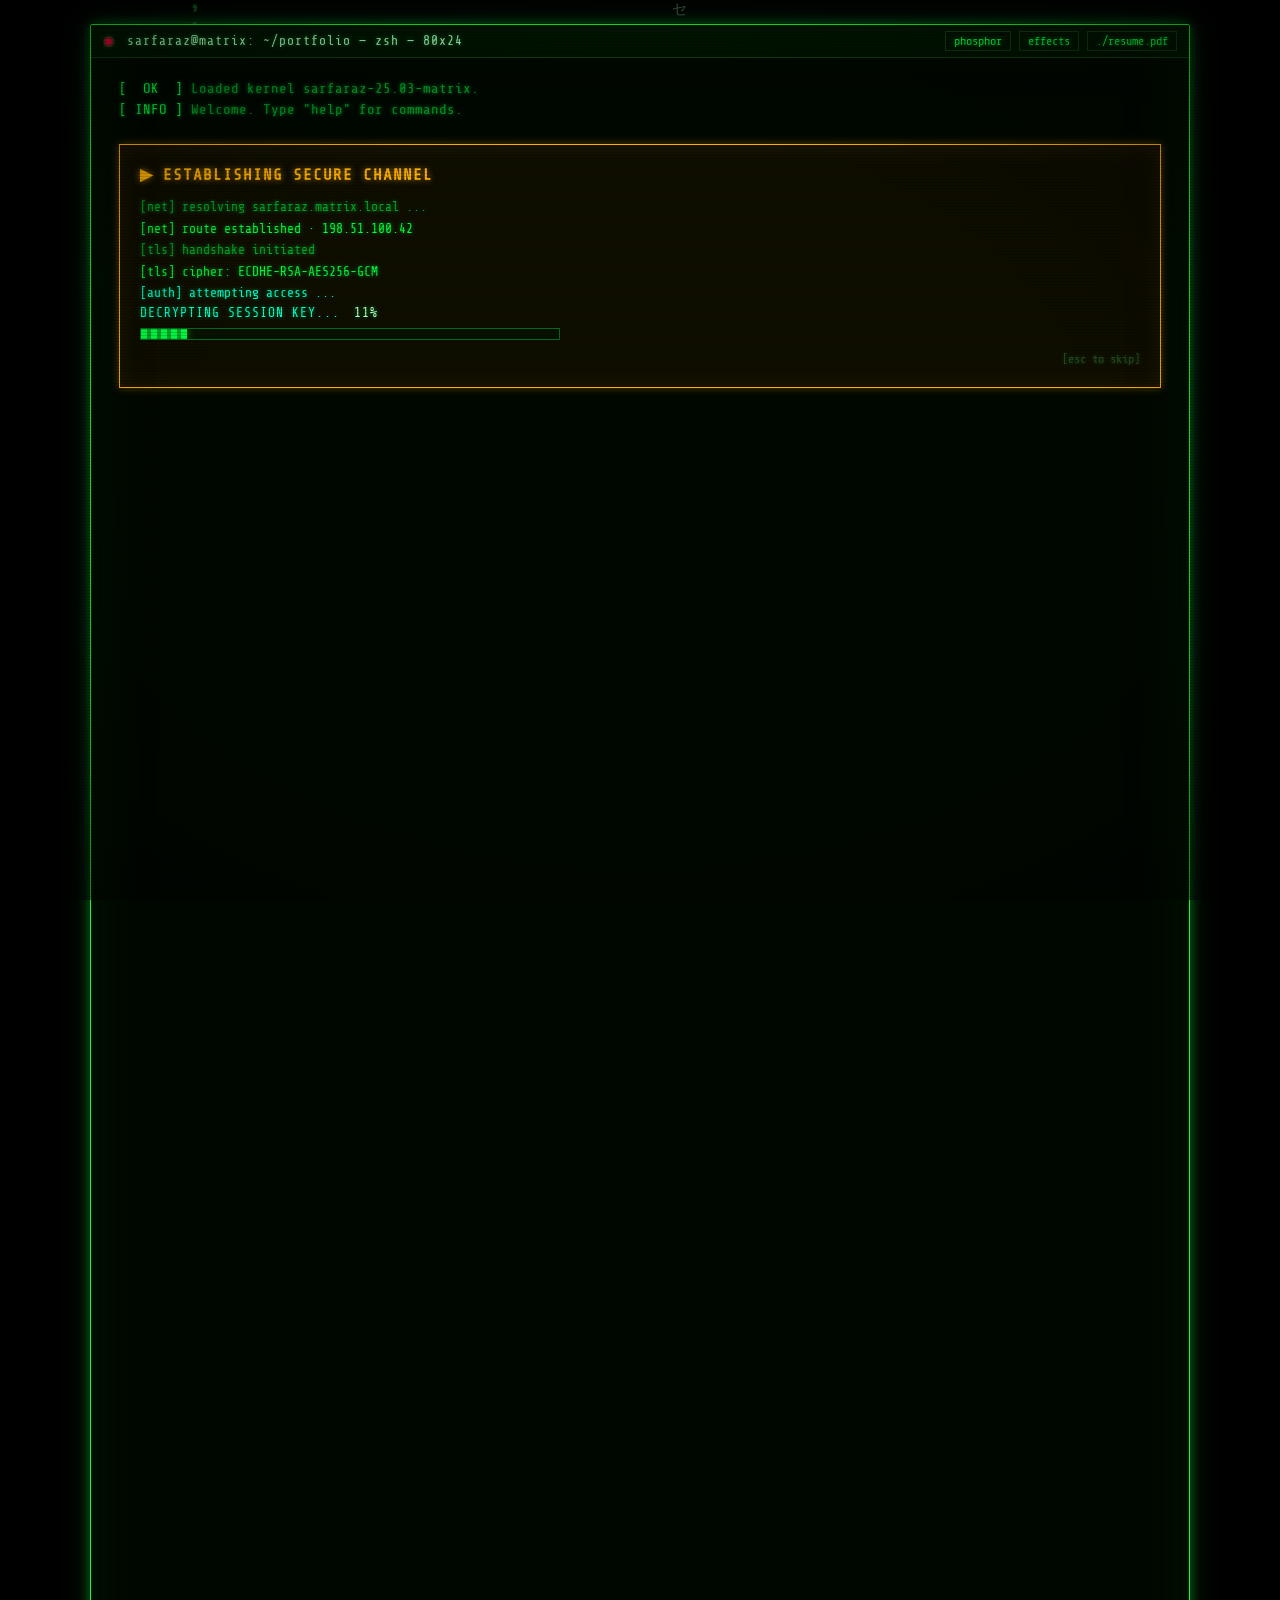
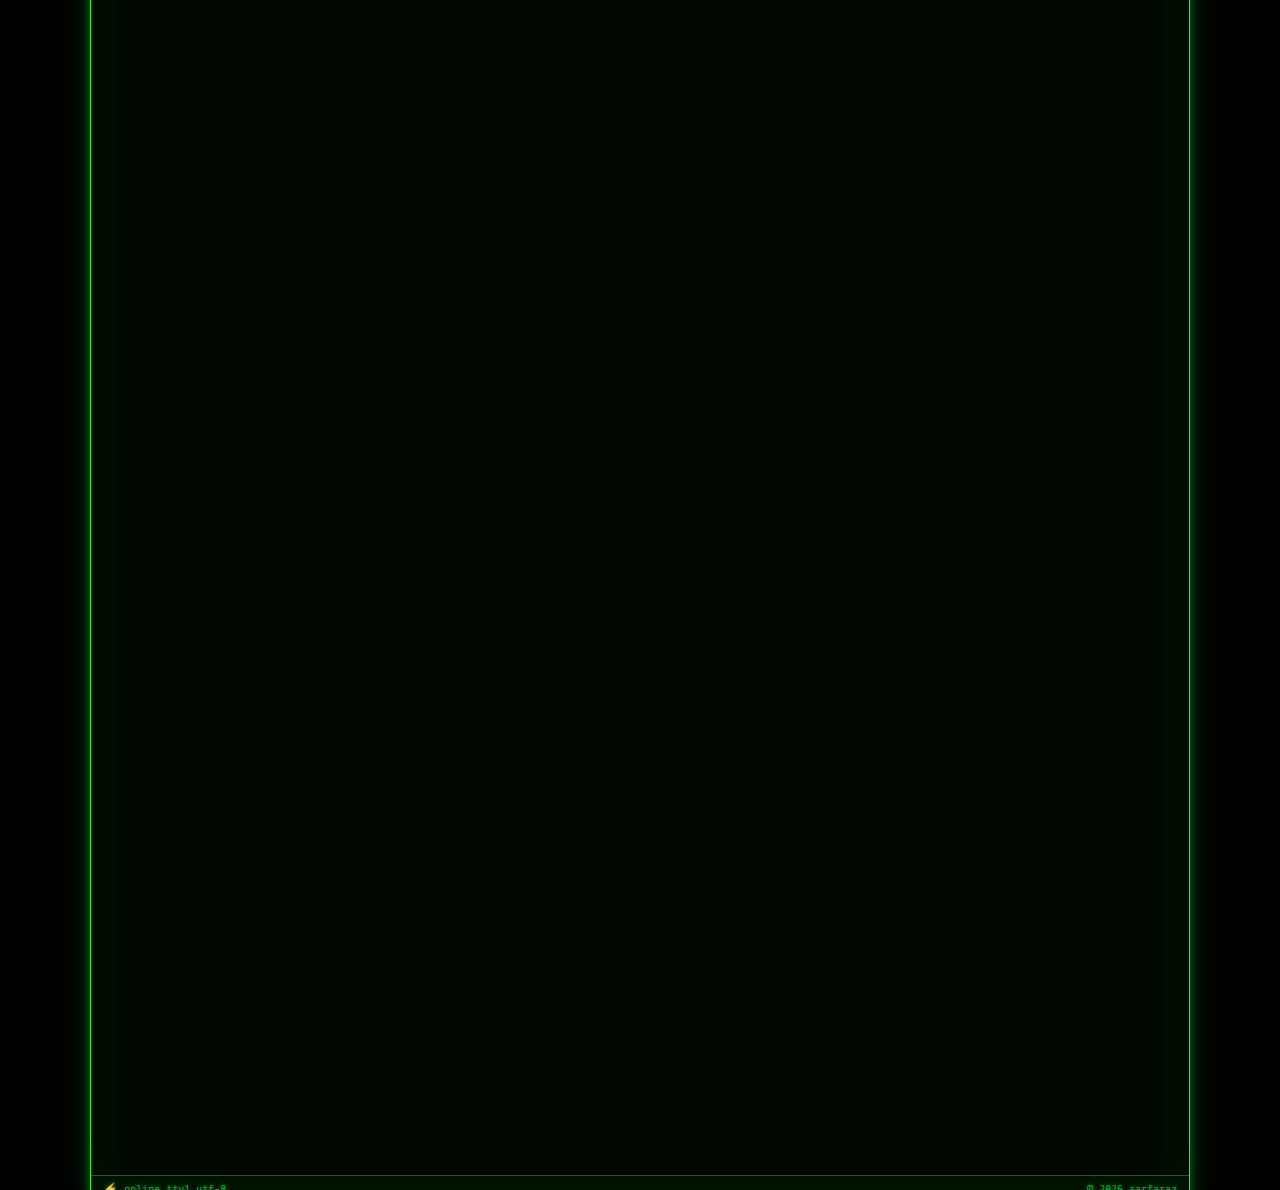
==== commit c4b79049: "Implement authentication gate and visual effects; enhance canvas handling and styling" ====
--- a/index.html
+++ b/index.html
@@ -194,6 +194,22 @@
         </p>
         <div class="boot" id="boot"></div>
 
+        <div id="auth-gate" class="auth-gate" hidden aria-hidden="true">
+          <div class="auth-warn">▶ ESTABLISHING SECURE CHANNEL</div>
+          <div class="auth-conn-log" id="auth-conn-log"></div>
+          <div class="auth-progress" hidden>
+            <div class="auth-progress-label">
+              DECRYPTING SESSION KEY... <span class="auth-pct">0%</span>
+            </div>
+            <div class="auth-bar"><div class="auth-bar-fill"></div></div>
+            <div class="auth-status"></div>
+          </div>
+          <div class="auth-skip-hint">
+            <span class="auth-skip">[esc to skip]</span>
+          </div>
+        </div>
+
+        <div id="term-content" class="term-content gate-hidden">
         <pre class="ascii-banner" aria-label="ASCII banner">
   ____             __
  / ___|  __ _ _ __ / _| __ _ _ __ __ _ ____
@@ -580,6 +596,7 @@
           <span class="prompt-cmd">clear</span>
         </div>
         <div id="term-history" class="output hidden"></div>
+        </div>
       </section>
 
       <footer class="statusbar">
@@ -595,6 +612,10 @@
       </footer>
     </main>
 
+    <div id="click-ripples" aria-hidden="true"></div>
+    <div id="glitch-bar" aria-hidden="true"></div>
+    <canvas id="cursor-trail" aria-hidden="true"></canvas>
+
     <script src="script.js"></script>
   </body>
 </html>
--- a/styles.css
+++ b/styles.css
@@ -109,7 +109,10 @@
 }
 
 body.no-effects #matrix-rain,
-body.no-effects .crt-overlay { display: none; }
+body.no-effects .crt-overlay,
+body.no-effects #glitch-bar,
+body.no-effects #click-ripples,
+body.no-effects #cursor-trail { display: none; }
 
 @keyframes flicker {
   0%, 100% { opacity: 1; }
@@ -139,15 +142,22 @@
   display: flex;
   align-items: center;
   justify-content: space-between;
+  gap: 10px;
   padding: 6px 12px;
   border-bottom: 1px solid var(--border);
   background: rgba(0, 30, 0, 0.5);
   font-size: 13px;
   user-select: none;
+  flex-wrap: nowrap;
 }
 .term-title {
   color: var(--green-pale);
   letter-spacing: 1px;
+  min-width: 0;
+  flex: 1 1 auto;
+  white-space: nowrap;
+  overflow: hidden;
+  text-overflow: ellipsis;
 }
 .term-title::before {
   content: '◉ ';
@@ -304,10 +314,37 @@
 
 /* Experience / project entries */
 .entry {
+  position: relative;
+  overflow: hidden;
   margin: 10px 0;
   padding: 8px 12px;
   border: 1px solid var(--border);
   background: rgba(0, 30, 0, 0.25);
+  transition: border-color .2s ease, box-shadow .2s ease;
+}
+.entry::before {
+  content: '';
+  position: absolute;
+  left: 0;
+  right: 0;
+  top: -20%;
+  height: 24px;
+  background: linear-gradient(180deg, transparent, rgba(0,255,65,0.5), transparent);
+  mix-blend-mode: screen;
+  opacity: 0;
+  pointer-events: none;
+}
+.entry:hover {
+  border-color: var(--border-bright);
+  box-shadow: 0 0 12px rgba(0, 255, 65, 0.4);
+}
+.entry:hover::before {
+  animation: entry-sweep 600ms ease-out;
+}
+@keyframes entry-sweep {
+  0%   { top: -20%; opacity: 0; }
+  20%  { opacity: 0.8; }
+  100% { top: 110%; opacity: 0; }
 }
 .entry-head {
   display: flex;
@@ -483,8 +520,10 @@
 @media (max-width: 560px) {
   html, body { font-size: 14px; }
   .terminal { margin: 8px; border-radius: 0; }
-  .term-header { padding: 6px 8px; font-size: 12px; }
-  .term-controls button { padding: 2px 6px; font-size: 11px; }
+  .term-header { padding: 6px 8px; gap: 6px; font-size: 11px; }
+  .term-title { font-size: 11px; letter-spacing: 0.5px; }
+  .term-controls { gap: 4px; }
+  .term-controls button { padding: 2px 5px; font-size: 10px; }
   .term-body { padding: 12px 12px 20px; font-size: 13px; }
   .ascii-banner { font-size: 7px; line-height: 1; }
   .skill-grid { grid-template-columns: 1fr; }
@@ -495,18 +534,300 @@
 
 @media (max-width: 380px) {
   .ascii-banner { font-size: 6px; }
-  .term-controls .label-text { display: none; }
+  .term-title { font-size: 10px; }
+  .term-controls button { padding: 2px 4px; font-size: 9px; }
+  #resume-btn .label-text::before {
+    content: 'cv';
+  }
+  #resume-btn .label-text { font-size: 0; }
+  #resume-btn .label-text::before { font-size: 9px; }
+  #theme-toggle .label-text::before { content: 'color'; }
+  #theme-toggle .label-text { font-size: 0; }
+  #theme-toggle .label-text::before { font-size: 9px; }
+  #effects-toggle .label-text::before { content: 'fx'; }
+  #effects-toggle .label-text { font-size: 0; }
+  #effects-toggle .label-text::before { font-size: 9px; }
+}
+
+/* ============================================================
+   PHASE 1 — Auth gate
+   ============================================================ */
+.term-content {
+  transition: opacity .55s ease, filter .55s ease;
+}
+.term-content.gate-hidden {
+  opacity: 0;
+  filter: blur(8px);
+  pointer-events: none;
+}
+.term-content.gate-revealed {
+  opacity: 1;
+  filter: none;
+}
+
+.auth-gate {
+  margin: 24px 0;
+  padding: 18px 20px;
+  border: 1px solid var(--amber);
+  background: rgba(40, 24, 0, 0.35);
+  box-shadow:
+    0 0 8px rgba(255, 176, 0, 0.35),
+    inset 0 0 24px rgba(255, 176, 0, 0.08);
+  color: var(--green-pale);
+  font-size: 14px;
+  transition: opacity .35s ease, transform .35s ease;
+}
+.auth-gate.auth-gate-out {
+  opacity: 0;
+  transform: translateY(-6px);
+}
+.auth-warn {
+  display: block;
+  color: var(--amber);
+  font-weight: bold;
+  letter-spacing: 1px;
+  font-size: 16px;
+  text-shadow: 0 0 6px rgba(255, 176, 0, 0.7);
+  margin-bottom: 10px;
+}
+.auth-hint {
+  margin-top: 8px;
+  color: var(--green-dim);
+  font-size: 13px;
+}
+.cursor-auth {
+  width: 7px;
+  height: 0.9em;
+  background: var(--amber);
+  box-shadow: 0 0 6px rgba(255, 176, 0, 0.8);
+  margin-left: 2px;
+}
+.auth-skip {
+  margin-left: 10px;
+  color: var(--muted);
+  font-size: 12px;
+}
+@keyframes auth-blink {
+  0%, 100% { opacity: 1; }
+  50%      { opacity: 0.55; }
+}
+
+.auth-conn-log {
+  font-size: 13px;
+  color: var(--green-dim);
+}
+.auth-conn-log .auth-line {
+  margin-top: 2px;
+  opacity: 0;
+  animation: auth-fade-in 240ms ease-out forwards;
+}
+.auth-line.auth-loading {
+  color: var(--cyan);
+}
+.auth-line.auth-loading::after {
+  content: '';
+  display: inline-block;
+  animation: dot-cycle 1.1s steps(4, end) infinite;
+}
+@keyframes dot-cycle {
+  0%   { content: ''; }
+  25%  { content: ' .'; }
+  50%  { content: ' . .'; }
+  75%  { content: ' . . .'; }
+}
+@keyframes auth-fade-in {
+  from { opacity: 0; transform: translateX(-4px); }
+  to   { opacity: 1; transform: translateX(0); }
+}
+
+.auth-skip-hint {
+  margin-top: 10px;
+  text-align: right;
+  font-size: 11px;
+  opacity: 0.55;
+}
+
+.auth-progress-label {
+  color: var(--cyan);
+  font-size: 13px;
+  margin-bottom: 6px;
+  letter-spacing: 1px;
+}
+.auth-pct {
+  color: var(--green-pale);
+  margin-left: 6px;
+}
+.auth-bar {
+  width: min(420px, 80vw);
+  height: 12px;
+  border: 1px solid var(--green-dark);
+  background: rgba(0, 30, 0, 0.45);
+  box-shadow: inset 0 0 6px rgba(0, 0, 0, 0.6);
+  overflow: hidden;
+}
+.auth-bar-fill {
+  width: 0%;
+  height: 100%;
+  background:
+    repeating-linear-gradient(
+      90deg,
+      var(--green) 0 6px,
+      var(--green-dim) 6px 10px
+    );
+  box-shadow: 0 0 8px rgba(0, 255, 65, 0.6);
+}
+.auth-status {
+  margin-top: 10px;
+  font-size: 13px;
+  color: var(--green-dim);
+}
+.auth-line {
+  margin-top: 2px;
+}
+.auth-line.ok { color: var(--green); }
+
+/* ============================================================
+   PHASE 2 — Scramble reveals
+   ============================================================ */
+.scramble-pending {
+  color: transparent !important;
+  text-shadow: none !important;
+}
+.scrambling {
+  color: var(--cyan) !important;
+  text-shadow: 0 0 6px rgba(0, 255, 225, 0.6);
+}
+
+/* ============================================================
+   PHASE 3 — Heading glitch
+   ============================================================ */
+@keyframes glitch-shift {
+  0%, 100% { text-shadow: var(--glow); transform: translate(0); clip-path: none; }
+  20% { text-shadow: -2px 0 var(--red), 2px 0 var(--cyan); transform: translate(1px, 0); }
+  40% { text-shadow: 2px 0 var(--red), -2px 0 var(--cyan); transform: translate(-1px, 0); }
+  60% { text-shadow: -1px 0 var(--red), 1px 0 var(--cyan); clip-path: inset(20% 0 60% 0); transform: translate(1px, 0); }
+  80% { text-shadow: 1px 0 var(--red), -1px 0 var(--cyan); clip-path: inset(60% 0 20% 0); transform: translate(-1px, 0); }
+}
+.glitch {
+  animation: glitch-shift 380ms steps(8) both;
+  display: inline-block;
+}
+.prompt-cmd:hover,
+.entry-title:hover,
+.skill-group-title:hover {
+  animation: glitch-shift 220ms steps(4) 1;
+  display: inline-block;
+}
+
+/* link/button hover glitch */
+a:hover {
+  animation: glitch-shift 200ms steps(4) 1;
+}
+.term-controls button:hover {
+  animation: glitch-shift 180ms steps(4) 1;
+}
+
+/* ============================================================
+   PHASE 4 — Click flash + ripple
+   ============================================================ */
+body::after {
+  content: '';
+  position: fixed;
+  inset: 0;
+  background: var(--green);
+  opacity: 0;
+  pointer-events: none;
+  z-index: 9998;
+  mix-blend-mode: screen;
+}
+body.flash::after {
+  animation: screen-flash 130ms ease-out;
+}
+@keyframes screen-flash {
+  0%   { opacity: 0.18; }
+  100% { opacity: 0; }
+}
+
+#click-ripples {
+  position: fixed;
+  inset: 0;
+  pointer-events: none;
+  z-index: 9997;
+}
+.ripple {
+  position: fixed;
+  width: 14px;
+  height: 14px;
+  margin-left: -7px;
+  margin-top: -7px;
+  border-radius: 50%;
+  border: 1px solid var(--green);
+  background: radial-gradient(circle, rgba(0,255,65,0.35), transparent 70%);
+  pointer-events: none;
+  animation: ripple 520ms ease-out forwards;
+  box-shadow: 0 0 8px rgba(0,255,65,0.6);
+}
+@keyframes ripple {
+  from { transform: scale(0.3); opacity: 0.7; }
+  to   { transform: scale(8);   opacity: 0; }
+}
+
+/* ============================================================
+   PHASE 5 — Glitch bar sweep
+   ============================================================ */
+#glitch-bar {
+  position: fixed;
+  left: 0;
+  right: 0;
+  height: 38px;
+  top: -10%;
+  pointer-events: none;
+  z-index: 9996;
+  opacity: 0;
+  background:
+    linear-gradient(
+      180deg,
+      transparent 0%,
+      rgba(0, 255, 225, 0.18) 30%,
+      rgba(255, 255, 255, 0.25) 50%,
+      rgba(255, 0, 60, 0.18) 70%,
+      transparent 100%
+    );
+  mix-blend-mode: screen;
+  filter: blur(0.5px);
+}
+#glitch-bar.sweep {
+  animation: bar-sweep 220ms linear;
+}
+@keyframes bar-sweep {
+  0%   { top: -10%; opacity: 0; }
+  10%  { opacity: 1; }
+  90%  { opacity: 1; }
+  100% { top: 110%; opacity: 0; }
+}
+
+/* ============================================================
+   PHASE 6 — Cursor trail canvas
+   ============================================================ */
+#cursor-trail {
+  position: fixed;
+  inset: 0;
+  pointer-events: none;
+  z-index: 9995;
+  opacity: 0.75;
 }
 
 /* ============================================================
    Print
    ============================================================ */
 @media print {
-  #matrix-rain, .crt-overlay, .statusbar, .term-controls { display: none; }
+  #matrix-rain, .crt-overlay, .statusbar, .term-controls,
+  #glitch-bar, #click-ripples, #cursor-trail, #auth-gate { display: none; }
   body { background: #fff; color: #000; text-shadow: none; }
   .terminal { box-shadow: none; border: 1px solid #000; background: #fff; }
   .output, .entry { color: #000; }
   a { color: #000; text-shadow: none; }
+  .term-content { opacity: 1 !important; filter: none !important; }
 }
 
 /* ============================================================
@@ -515,4 +836,22 @@
 @media (prefers-reduced-motion: reduce) {
   .terminal { animation: none; }
   .cursor { animation: none; }
-}
+  .glitch,
+  #glitch-bar,
+  #glitch-bar.sweep,
+  .scrambling,
+  .ripple,
+  body.flash::after,
+  .entry::before,
+  .entry:hover::before,
+  .auth-hint,
+  a:hover,
+  .prompt-cmd:hover,
+  .entry-title:hover,
+  .skill-group-title:hover,
+  .term-controls button:hover {
+    animation: none !important;
+  }
+  .term-content { transition: none !important; }
+  #cursor-trail, #click-ripples, #glitch-bar { display: none; }
+}
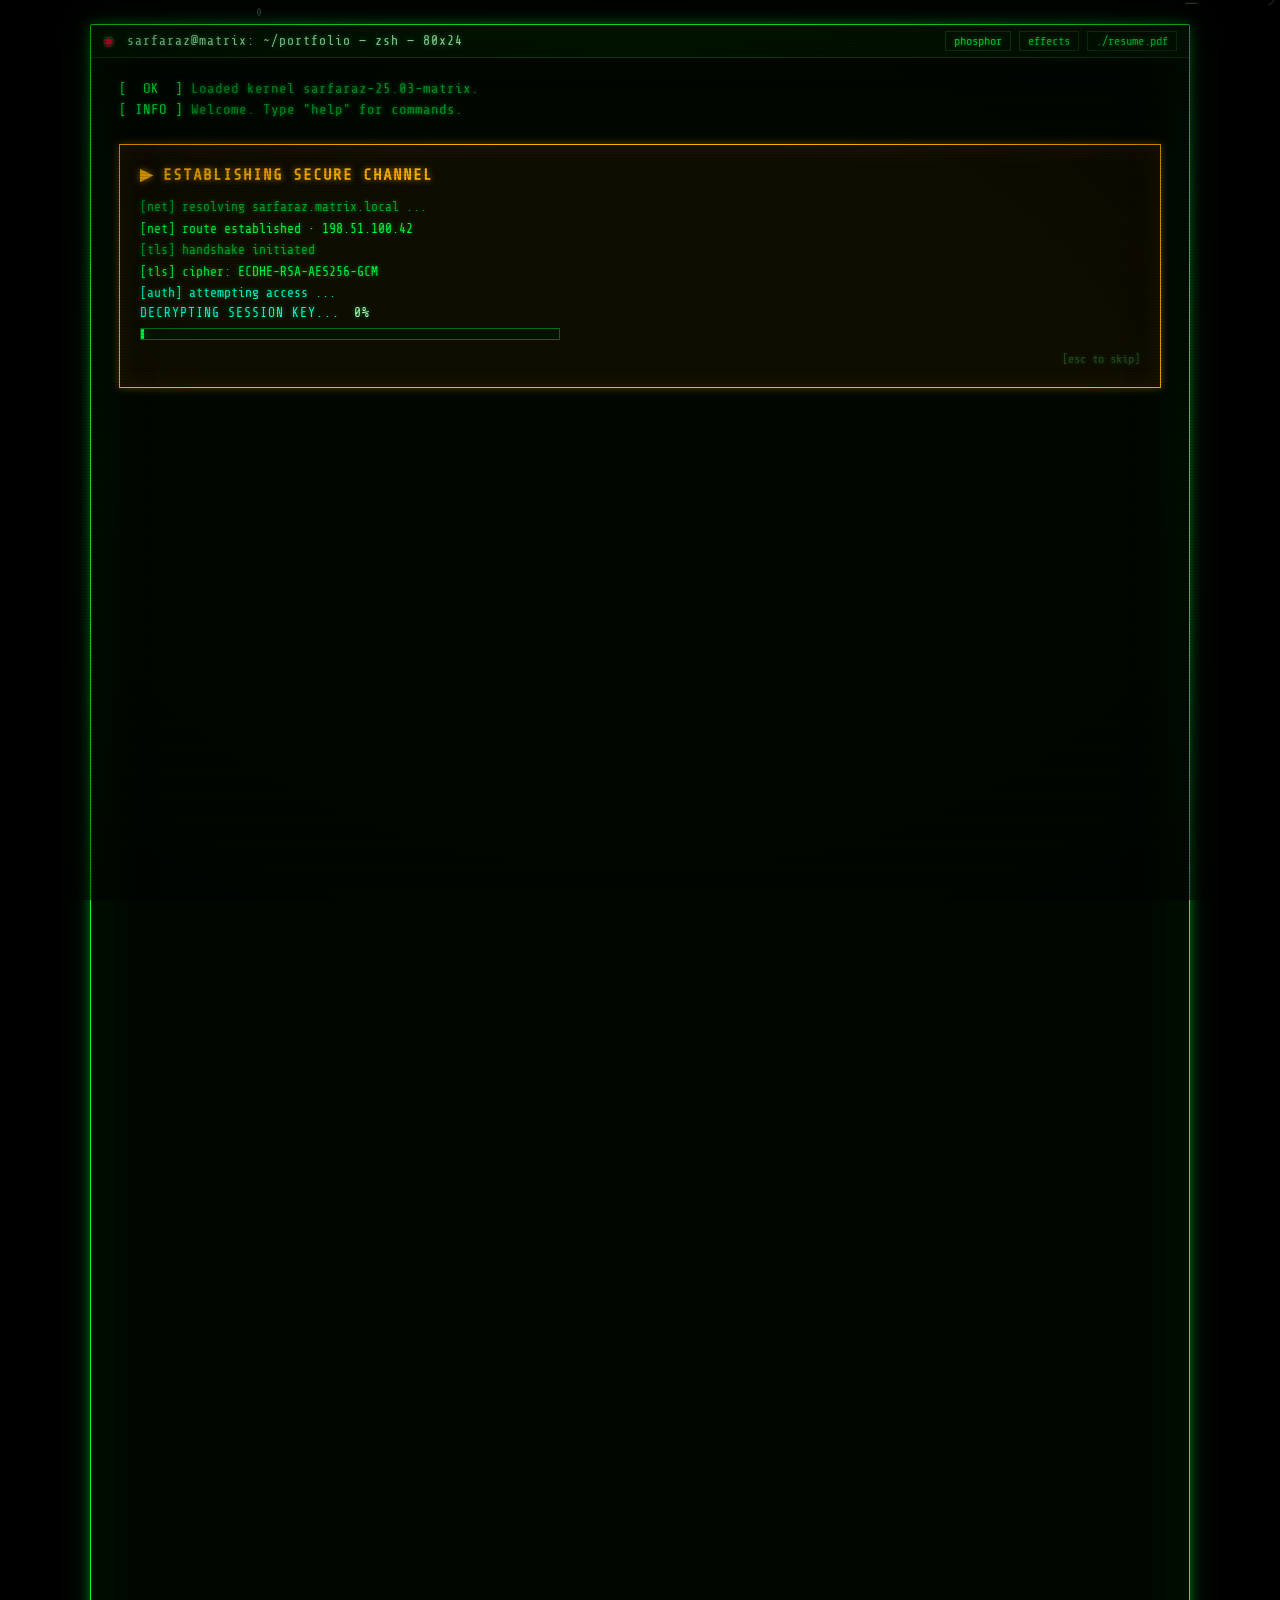
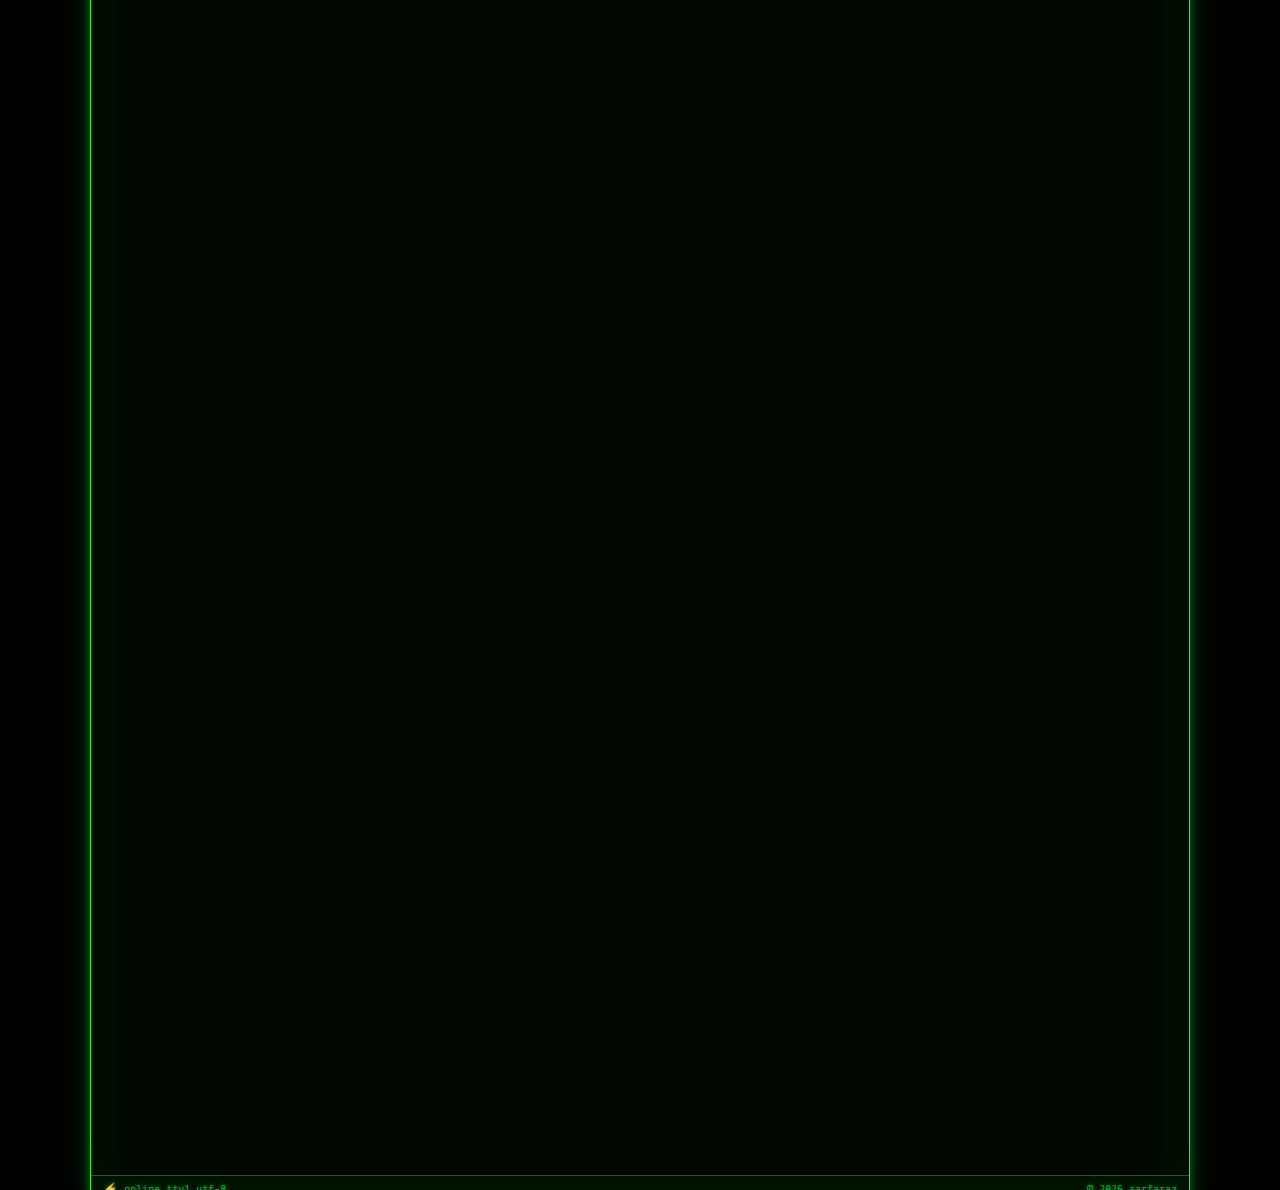
==== commit 38bae069: "Refactor script.js for improved readability; streamline event dispatch and timeout functions" ====
--- a/index.html
+++ b/index.html
@@ -210,392 +210,393 @@
         </div>
 
         <div id="term-content" class="term-content gate-hidden">
-        <pre class="ascii-banner" aria-label="ASCII banner">
+          <pre class="ascii-banner" aria-label="ASCII banner">
   ____             __
  / ___|  __ _ _ __ / _| __ _ _ __ __ _ ____
  \___ \ / _` | '__| |_ / _` | '__/ _` |_  /
   ___) | (_| | |  |  _| (_| | | | (_| |/ /
  |____/ \__,_|_|  |_|  \__,_|_|  \__,_/___|
             s e n i o r   s o f t w a r e   e n g i n e e r</pre
-        >
-
-        <!-- whoami -->
-        <div class="prompt-line">
-          <span class="prompt-user">sarfaraz</span
-          ><span class="prompt-at">@</span
-          ><span class="prompt-host">matrix</span
-          ><span class="prompt-colon">:</span><span class="prompt-path">~</span
-          ><span class="prompt-sep">$</span>
-          <span class="prompt-cmd">whoami</span>
-        </div>
-        <div class="output">
-          <div class="whoami-row">
-            <img
-              src="profile.png"
-              class="avatar-img"
-              alt="Sk Sarfaraz Ahamed"
+          >
+
+          <!-- whoami -->
+          <div class="prompt-line">
+            <span class="prompt-user">sarfaraz</span
+            ><span class="prompt-at">@</span
+            ><span class="prompt-host">matrix</span
+            ><span class="prompt-colon">:</span
+            ><span class="prompt-path">~</span><span class="prompt-sep">$</span>
+            <span class="prompt-cmd">whoami</span>
+          </div>
+          <div class="output">
+            <div class="whoami-row">
+              <img
+                src="profile.png"
+                class="avatar-img"
+                alt="Sk Sarfaraz Ahamed"
+              />
+              <div class="kv-grid">
+                <div class="k">name</div>
+                <div class="v">Sk Sarfaraz Ahamed</div>
+                <div class="k">role</div>
+                <div class="v">Senior Software Engineer / Full Stack</div>
+                <div class="k">experience</div>
+                <div class="v"><span class="num">4+</span> years</div>
+                <div class="k">location</div>
+                <div class="v">Mumbai</div>
+                <div class="k">email</div>
+                <div class="v">
+                  <a
+                    href="#"
+                    id="email-copy"
+                    data-email="sksarfaraz4006@gmail.com"
+                    >sksarfaraz4006@gmail.com</a
+                  >
+                </div>
+                <div class="k">github</div>
+                <div class="v">
+                  <a
+                    href="https://github.com/ssadev"
+                    target="_blank"
+                    rel="noopener"
+                    >github.com/ssadev</a
+                  >
+                </div>
+                <div class="k">linkedin</div>
+                <div class="v">
+                  <a
+                    href="https://linkedin.com/in/sk-sarfaraz-951a87182"
+                    target="_blank"
+                    rel="noopener"
+                    >linkedin.com/in/sk-sarfaraz-951a87182</a
+                  >
+                </div>
+                <div class="k">status</div>
+                <div class="v"><span class="ok">[OPEN TO WORK]</span></div>
+              </div>
+            </div>
+          </div>
+
+          <!-- SECTION: Summary -->
+          <div class="prompt-line">
+            <span class="prompt-user">sarfaraz</span
+            ><span class="prompt-at">@</span
+            ><span class="prompt-host">matrix</span
+            ><span class="prompt-colon">:</span
+            ><span class="prompt-path">~</span><span class="prompt-sep">$</span>
+            <span class="prompt-cmd">cat summary.md</span>
+          </div>
+          <div class="output summary-text">
+            <span class="com"># Summary</span>
+            <p>
+              Senior Software Engineer with 4+ years building full-stack apps
+              that scale. I work across the stack — building clean React and
+              Next.js UIs on the front, and reliable APIs in NestJS, Node.js,
+              and Python (FastAPI, Django) on the back.
+            </p>
+            <p>
+              I ship microservices on AWS and GCP, tune databases like
+              PostgreSQL and MongoDB, and plug in GenAI / LLM features when they
+              make sense. I like fast-moving teams and turning rough ideas into
+              working products people can use.
+            </p>
+          </div>
+
+          <!-- SECTION: Professional Experience -->
+          <div class="prompt-line">
+            <span class="prompt-user">sarfaraz</span
+            ><span class="prompt-at">@</span
+            ><span class="prompt-host">matrix</span
+            ><span class="prompt-colon">:</span
+            ><span class="prompt-path">~/experience</span
+            ><span class="prompt-sep">$</span>
+            <span class="prompt-cmd">git log --oneline</span>
+          </div>
+          <div class="output">
+            <div class="entry">
+              <div class="entry-head">
+                <span class="entry-title"
+                  >Software Development Engineer II &mdash; Data Sutram</span
+                >
+                <span class="entry-meta">Mar 2025 — Present · Mumbai</span>
+              </div>
+              <div class="entry-body">
+                <ul class="entry-list">
+                  <li>
+                    <b>Own features end to end:</b> ship full-stack features in
+                    TypeScript, React (Next.js) on the front, and NestJS /
+                    Node.js / Python on the back. Focus on speed, accessibility,
+                    and scale.
+                  </li>
+                  <li>
+                    <b>Scalable architecture:</b> built and deployed
+                    microservices and serverless functions on AWS Lambda + API
+                    Gateway that handle heavy traffic.
+                  </li>
+                  <li>
+                    <b>Infra &amp; security:</b> used Docker to set up infra and
+                    run services locally. Added login with OAuth2, JWT, and
+                    role-based access (RBAC).
+                  </li>
+                  <li>
+                    <b>Data &amp; observability:</b> used AWS S3 and SQS to run
+                    reliable async jobs and keep services observable.
+                  </li>
+                  <li>
+                    <b>Team work:</b> worked closely with Product, QA, and
+                    DevOps in agile sprints. Ran code reviews, kept docs (DFDs)
+                    updated, and wrote Jest unit/integration tests.
+                  </li>
+                </ul>
+              </div>
+              <div class="entry-stack">
+                <span>TypeScript</span><span>React</span><span>Next.js</span
+                ><span>NestJS</span><span>Python</span><span>AWS Lambda</span
+                ><span>Docker</span><span>OAuth2</span><span>Jest</span>
+              </div>
+            </div>
+
+            <div class="entry">
+              <div class="entry-head">
+                <span class="entry-title"
+                  >Software Development Engineer I &mdash; Data Sutram</span
+                >
+                <span class="entry-meta">Jul 2022 — Feb 2025 · Mumbai</span>
+              </div>
+              <div class="entry-body">
+                <ul class="entry-list">
+                  <li>
+                    <b>Full-stack product work:</b> built user-facing features
+                    in React and Next.js, plus server APIs in Python (FastAPI)
+                    and Node.js.
+                  </li>
+                  <li>
+                    <b>Made it faster:</b> profiled DB queries and API response
+                    times to cut latency and make pages feel snappier.
+                  </li>
+                  <li>
+                    <b>Data pipelines:</b> built scrapers and ingestion
+                    pipelines to pull and clean external data for analytics
+                    features.
+                  </li>
+                  <li>
+                    <b>Cloud deploys:</b> handled deploys and hosting on AWS
+                    EC2, S3, and Lambda.
+                  </li>
+                </ul>
+              </div>
+              <div class="entry-stack">
+                <span>React</span><span>Next.js</span><span>Python</span
+                ><span>FastAPI</span><span>Node.js</span><span>AWS EC2</span
+                ><span>S3</span><span>Lambda</span>
+              </div>
+            </div>
+
+            <div class="entry">
+              <div class="entry-head">
+                <span class="entry-title"
+                  >Software Developer Internship &mdash; Data Sutram</span
+                >
+                <span class="entry-meta">Dec 2021 — Jun 2022 · Mumbai</span>
+              </div>
+              <div class="entry-body">
+                Worked with the core product team to build and improve reusable
+                web UI parts in React.js and Next.js. Managed app code and state
+                through GitHub.
+              </div>
+              <div class="entry-stack">
+                <span>React.js</span><span>Next.js</span><span>GitHub</span>
+              </div>
+            </div>
+
+            <div class="entry">
+              <div class="entry-head">
+                <span class="entry-title"
+                  >Full Stack Developer Internship &mdash; Mirror Score</span
+                >
+                <span class="entry-meta">Aug 2020 — Jan 2022 · Delhi</span>
+              </div>
+              <div class="entry-body">
+                <ul class="entry-list">
+                  <li>
+                    Built clean, easy-to-maintain REST APIs in Python (Django).
+                    Plugged in Google APIs and wrote automation scripts.
+                  </li>
+                  <li>
+                    Built UIs in ReactJS and packaged services with Docker and
+                    AWS.
+                  </li>
+                </ul>
+              </div>
+              <div class="entry-stack">
+                <span>Python</span><span>Django</span><span>ReactJS</span
+                ><span>Docker</span><span>AWS</span>
+              </div>
+            </div>
+          </div>
+
+          <!-- SECTION: Education -->
+          <div class="prompt-line">
+            <span class="prompt-user">sarfaraz</span
+            ><span class="prompt-at">@</span
+            ><span class="prompt-host">matrix</span
+            ><span class="prompt-colon">:</span
+            ><span class="prompt-path">~</span><span class="prompt-sep">$</span>
+            <span class="prompt-cmd">cat education.txt</span>
+          </div>
+          <div class="output">
+            <div class="kv-grid">
+              <div class="k">degree</div>
+              <div class="v">Bachelor of Computer Application</div>
+              <div class="k">institute</div>
+              <div class="v">Techno International New Town</div>
+              <div class="k">location</div>
+              <div class="v">Kolkata, India</div>
+              <div class="k">duration</div>
+              <div class="v">Jul 2019 — Jun 2022</div>
+            </div>
+          </div>
+
+          <!-- SECTION: Skills -->
+          <div class="prompt-line">
+            <span class="prompt-user">sarfaraz</span
+            ><span class="prompt-at">@</span
+            ><span class="prompt-host">matrix</span
+            ><span class="prompt-colon">:</span
+            ><span class="prompt-path">~/skills</span
+            ><span class="prompt-sep">$</span>
+            <span class="prompt-cmd">ls -la</span>
+          </div>
+          <div class="output">
+            <div class="skill-grid">
+              <div class="skill-group">
+                <div class="skill-group-title">front-end/</div>
+                <ul>
+                  <li>JavaScript</li>
+                  <li>TypeScript</li>
+                  <li>React.js</li>
+                  <li>Next.js</li>
+                  <li>Redux</li>
+                  <li>HTML5 / CSS3</li>
+                  <li>Electron</li>
+                  <li>jQuery</li>
+                  <li>Design Systems</li>
+                </ul>
+              </div>
+              <div class="skill-group">
+                <div class="skill-group-title">back-end/</div>
+                <ul>
+                  <li>Python</li>
+                  <li>FastAPI</li>
+                  <li>Django</li>
+                  <li>Flask</li>
+                  <li>Selenium</li>
+                  <li>Node.js</li>
+                  <li>NestJS</li>
+                  <li>REST APIs</li>
+                </ul>
+              </div>
+              <div class="skill-group">
+                <div class="skill-group-title">ai_engineering/</div>
+                <ul>
+                  <li>LLMs (ChatGPT, Claude)</li>
+                  <li>Copilot</li>
+                  <li>RAG</li>
+                  <li>Vector Databases</li>
+                  <li>Model Fine-Tuning</li>
+                </ul>
+              </div>
+              <div class="skill-group">
+                <div class="skill-group-title">cloud_devops/</div>
+                <ul>
+                  <li>AWS EC2</li>
+                  <li>AWS S3</li>
+                  <li>AWS Lambda</li>
+                  <li>AWS SQS</li>
+                  <li>API Gateway</li>
+                  <li>GCP</li>
+                  <li>Docker</li>
+                  <li>Linux</li>
+                  <li>GitHub CI/CD</li>
+                </ul>
+              </div>
+            </div>
+          </div>
+
+          <!-- SECTION: Projects -->
+          <div class="prompt-line">
+            <span class="prompt-user">sarfaraz</span
+            ><span class="prompt-at">@</span
+            ><span class="prompt-host">matrix</span
+            ><span class="prompt-colon">:</span
+            ><span class="prompt-path">~/projects</span
+            ><span class="prompt-sep">$</span>
+            <span class="prompt-cmd">cat *.json</span>
+          </div>
+          <div class="output">
+            <div class="entry">
+              <div class="entry-head">
+                <span class="entry-title">MeetRead AI</span>
+                <span class="entry-meta"
+                  >Jun 2026 · Meeting intelligence on your own infra</span
+                >
+              </div>
+              <div class="entry-body">
+                MeetRead joins your Google Meet calls, records audio, captures
+                transcripts, and writes summaries — without sending your data
+                anywhere you don't control.
+              </div>
+              <div class="entry-stack">
+                <span>Electron</span><span>Python</span><span>LLMs</span
+                ><span>Transcripts</span><span>Self-hosted</span>
+              </div>
+            </div>
+
+            <div class="entry">
+              <div class="entry-head">
+                <span class="entry-title">AI Engineering Ecosystems</span>
+                <span class="entry-meta">Ongoing · RAG + Vector DBs</span>
+              </div>
+              <div class="entry-body">
+                Building small apps that use RAG (Retrieval-Augmented
+                Generation) and vector databases to read and make sense of messy
+                multimedia metadata.
+              </div>
+              <div class="entry-stack">
+                <span>RAG</span><span>Vector DB</span><span>LLMs</span
+                ><span>Python</span>
+              </div>
+            </div>
+          </div>
+
+          <!-- interactive prompt -->
+          <div class="prompt-line input-prompt">
+            <span class="prompt-user">sarfaraz</span
+            ><span class="prompt-at">@</span
+            ><span class="prompt-host">matrix</span
+            ><span class="prompt-colon">:</span
+            ><span class="prompt-path">~</span><span class="prompt-sep">$</span>
+            <input
+              id="term-input"
+              autocomplete="off"
+              spellcheck="false"
+              aria-label="terminal input"
+              placeholder="type 'help' and press enter"
             />
-            <div class="kv-grid">
-              <div class="k">name</div>
-              <div class="v">Sk Sarfaraz Ahamed</div>
-              <div class="k">role</div>
-              <div class="v">Senior Software Engineer / Full Stack</div>
-              <div class="k">experience</div>
-              <div class="v"><span class="num">4+</span> years</div>
-              <div class="k">location</div>
-              <div class="v">Mumbai</div>
-              <div class="k">email</div>
-              <div class="v">
-                <a
-                  href="#"
-                  id="email-copy"
-                  data-email="sksarfaraz4006@gmail.com"
-                  >sksarfaraz4006@gmail.com</a
-                >
-              </div>
-              <div class="k">github</div>
-              <div class="v">
-                <a
-                  href="https://github.com/ssadev"
-                  target="_blank"
-                  rel="noopener"
-                  >github.com/ssadev</a
-                >
-              </div>
-              <div class="k">linkedin</div>
-              <div class="v">
-                <a
-                  href="https://linkedin.com/in/sk-sarfaraz-951a87182"
-                  target="_blank"
-                  rel="noopener"
-                  >linkedin.com/in/sk-sarfaraz</a
-                >
-              </div>
-              <div class="k">status</div>
-              <div class="v"><span class="ok">[OPEN TO WORK]</span></div>
-            </div>
-          </div>
-        </div>
-
-        <!-- SECTION: Summary -->
-        <div class="prompt-line">
-          <span class="prompt-user">sarfaraz</span
-          ><span class="prompt-at">@</span
-          ><span class="prompt-host">matrix</span
-          ><span class="prompt-colon">:</span><span class="prompt-path">~</span
-          ><span class="prompt-sep">$</span>
-          <span class="prompt-cmd">cat summary.md</span>
-        </div>
-        <div class="output summary-text">
-          <span class="com"># Summary</span>
-          <p>
-            Senior Software Engineer with 4+ years building full-stack apps that
-            scale. I work across the stack — building clean React and Next.js
-            UIs on the front, and reliable APIs in NestJS, Node.js, and Python
-            (FastAPI, Django) on the back.
-          </p>
-          <p>
-            I ship microservices on AWS and GCP, tune databases like PostgreSQL
-            and MongoDB, and plug in GenAI / LLM features when they make sense.
-            I like fast-moving teams and turning rough ideas into working
-            products people can use.
-          </p>
-        </div>
-
-        <!-- SECTION: Professional Experience -->
-        <div class="prompt-line">
-          <span class="prompt-user">sarfaraz</span
-          ><span class="prompt-at">@</span
-          ><span class="prompt-host">matrix</span
-          ><span class="prompt-colon">:</span
-          ><span class="prompt-path">~/experience</span
-          ><span class="prompt-sep">$</span>
-          <span class="prompt-cmd">git log --oneline</span>
-        </div>
-        <div class="output">
-          <div class="entry">
-            <div class="entry-head">
-              <span class="entry-title"
-                >Software Development Engineer II &mdash; Data Sutram</span
-              >
-              <span class="entry-meta">Mar 2025 — Present · Mumbai</span>
-            </div>
-            <div class="entry-body">
-              <ul class="entry-list">
-                <li>
-                  <b>Own features end to end:</b> ship full-stack features in
-                  TypeScript, React (Next.js) on the front, and NestJS / Node.js
-                  / Python on the back. Focus on speed, accessibility, and
-                  scale.
-                </li>
-                <li>
-                  <b>Scalable architecture:</b> built and deployed microservices
-                  and serverless functions on AWS Lambda + API Gateway that
-                  handle heavy traffic.
-                </li>
-                <li>
-                  <b>Infra &amp; security:</b> used Docker to set up infra and
-                  run services locally. Added login with OAuth2, JWT, and
-                  role-based access (RBAC).
-                </li>
-                <li>
-                  <b>Data &amp; observability:</b> used AWS S3 and SQS to run
-                  reliable async jobs and keep services observable.
-                </li>
-                <li>
-                  <b>Team work:</b> worked closely with Product, QA, and DevOps
-                  in agile sprints. Ran code reviews, kept docs (DFDs) updated,
-                  and wrote Jest unit/integration tests.
-                </li>
-              </ul>
-            </div>
-            <div class="entry-stack">
-              <span>TypeScript</span><span>React</span><span>Next.js</span
-              ><span>NestJS</span><span>Python</span><span>AWS Lambda</span
-              ><span>Docker</span><span>OAuth2</span><span>Jest</span>
-            </div>
-          </div>
-
-          <div class="entry">
-            <div class="entry-head">
-              <span class="entry-title"
-                >Software Development Engineer I &mdash; Data Sutram</span
-              >
-              <span class="entry-meta">Jul 2022 — Feb 2025 · Mumbai</span>
-            </div>
-            <div class="entry-body">
-              <ul class="entry-list">
-                <li>
-                  <b>Full-stack product work:</b> built user-facing features in
-                  React and Next.js, plus server APIs in Python (FastAPI) and
-                  Node.js.
-                </li>
-                <li>
-                  <b>Made it faster:</b> profiled DB queries and API response
-                  times to cut latency and make pages feel snappier.
-                </li>
-                <li>
-                  <b>Data pipelines:</b> built scrapers and ingestion pipelines
-                  to pull and clean external data for analytics features.
-                </li>
-                <li>
-                  <b>Cloud deploys:</b> handled deploys and hosting on AWS EC2,
-                  S3, and Lambda.
-                </li>
-              </ul>
-            </div>
-            <div class="entry-stack">
-              <span>React</span><span>Next.js</span><span>Python</span
-              ><span>FastAPI</span><span>Node.js</span><span>AWS EC2</span
-              ><span>S3</span><span>Lambda</span>
-            </div>
-          </div>
-
-          <div class="entry">
-            <div class="entry-head">
-              <span class="entry-title"
-                >Software Developer Internship &mdash; Data Sutram</span
-              >
-              <span class="entry-meta">Dec 2021 — Jun 2022 · Mumbai</span>
-            </div>
-            <div class="entry-body">
-              Worked with the core product team to build and improve reusable
-              web UI parts in React.js and Next.js. Managed app code and state
-              through GitHub.
-            </div>
-            <div class="entry-stack">
-              <span>React.js</span><span>Next.js</span><span>GitHub</span>
-            </div>
-          </div>
-
-          <div class="entry">
-            <div class="entry-head">
-              <span class="entry-title"
-                >Full Stack Developer Internship &mdash; Mirror Score</span
-              >
-              <span class="entry-meta">Aug 2020 — Jan 2022 · Delhi</span>
-            </div>
-            <div class="entry-body">
-              <ul class="entry-list">
-                <li>
-                  Built clean, easy-to-maintain REST APIs in Python (Django).
-                  Plugged in Google APIs and wrote automation scripts.
-                </li>
-                <li>
-                  Built UIs in ReactJS and packaged services with Docker and
-                  AWS.
-                </li>
-              </ul>
-            </div>
-            <div class="entry-stack">
-              <span>Python</span><span>Django</span><span>ReactJS</span
-              ><span>Docker</span><span>AWS</span>
-            </div>
-          </div>
-        </div>
-
-        <!-- SECTION: Education -->
-        <div class="prompt-line">
-          <span class="prompt-user">sarfaraz</span
-          ><span class="prompt-at">@</span
-          ><span class="prompt-host">matrix</span
-          ><span class="prompt-colon">:</span><span class="prompt-path">~</span
-          ><span class="prompt-sep">$</span>
-          <span class="prompt-cmd">cat education.txt</span>
-        </div>
-        <div class="output">
-          <div class="kv-grid">
-            <div class="k">degree</div>
-            <div class="v">Bachelor of Computer Application</div>
-            <div class="k">institute</div>
-            <div class="v">Techno International New Town</div>
-            <div class="k">location</div>
-            <div class="v">Kolkata, India</div>
-            <div class="k">duration</div>
-            <div class="v">Jul 2019 — Jun 2022</div>
-          </div>
-        </div>
-
-        <!-- SECTION: Skills -->
-        <div class="prompt-line">
-          <span class="prompt-user">sarfaraz</span
-          ><span class="prompt-at">@</span
-          ><span class="prompt-host">matrix</span
-          ><span class="prompt-colon">:</span
-          ><span class="prompt-path">~/skills</span
-          ><span class="prompt-sep">$</span>
-          <span class="prompt-cmd">ls -la</span>
-        </div>
-        <div class="output">
-          <div class="skill-grid">
-            <div class="skill-group">
-              <div class="skill-group-title">front-end/</div>
-              <ul>
-                <li>JavaScript</li>
-                <li>TypeScript</li>
-                <li>React.js</li>
-                <li>Next.js</li>
-                <li>Redux</li>
-                <li>HTML5 / CSS3</li>
-                <li>Electron</li>
-                <li>jQuery</li>
-                <li>Design Systems</li>
-              </ul>
-            </div>
-            <div class="skill-group">
-              <div class="skill-group-title">back-end/</div>
-              <ul>
-                <li>Python</li>
-                <li>FastAPI</li>
-                <li>Django</li>
-                <li>Flask</li>
-                <li>Selenium</li>
-                <li>Node.js</li>
-                <li>NestJS</li>
-                <li>REST APIs</li>
-              </ul>
-            </div>
-            <div class="skill-group">
-              <div class="skill-group-title">ai_engineering/</div>
-              <ul>
-                <li>LLMs (ChatGPT, Claude)</li>
-                <li>Copilot</li>
-                <li>RAG</li>
-                <li>Vector Databases</li>
-                <li>Model Fine-Tuning</li>
-              </ul>
-            </div>
-            <div class="skill-group">
-              <div class="skill-group-title">cloud_devops/</div>
-              <ul>
-                <li>AWS EC2</li>
-                <li>AWS S3</li>
-                <li>AWS Lambda</li>
-                <li>AWS SQS</li>
-                <li>API Gateway</li>
-                <li>GCP</li>
-                <li>Docker</li>
-                <li>Linux</li>
-                <li>GitHub CI/CD</li>
-              </ul>
-            </div>
-          </div>
-        </div>
-
-        <!-- SECTION: Projects -->
-        <div class="prompt-line">
-          <span class="prompt-user">sarfaraz</span
-          ><span class="prompt-at">@</span
-          ><span class="prompt-host">matrix</span
-          ><span class="prompt-colon">:</span
-          ><span class="prompt-path">~/projects</span
-          ><span class="prompt-sep">$</span>
-          <span class="prompt-cmd">cat *.json</span>
-        </div>
-        <div class="output">
-          <div class="entry">
-            <div class="entry-head">
-              <span class="entry-title">MeetRead AI</span>
-              <span class="entry-meta"
-                >Jun 2026 · Meeting intelligence on your own infra</span
-              >
-            </div>
-            <div class="entry-body">
-              MeetRead joins your Google Meet calls, records audio, captures
-              transcripts, and writes summaries — without sending your data
-              anywhere you don't control.
-            </div>
-            <div class="entry-stack">
-              <span>Electron</span><span>Python</span><span>LLMs</span
-              ><span>Transcripts</span><span>Self-hosted</span>
-            </div>
-          </div>
-
-          <div class="entry">
-            <div class="entry-head">
-              <span class="entry-title">AI Engineering Ecosystems</span>
-              <span class="entry-meta">Ongoing · RAG + Vector DBs</span>
-            </div>
-            <div class="entry-body">
-              Building small apps that use RAG (Retrieval-Augmented Generation)
-              and vector databases to read and make sense of messy multimedia
-              metadata.
-            </div>
-            <div class="entry-stack">
-              <span>RAG</span><span>Vector DB</span><span>LLMs</span
-              ><span>Python</span>
-            </div>
-          </div>
-        </div>
-
-        <!-- interactive prompt -->
-        <div class="prompt-line input-prompt">
-          <span class="prompt-user">sarfaraz</span
-          ><span class="prompt-at">@</span
-          ><span class="prompt-host">matrix</span
-          ><span class="prompt-colon">:</span><span class="prompt-path">~</span
-          ><span class="prompt-sep">$</span>
-          <input
-            id="term-input"
-            autocomplete="off"
-            spellcheck="false"
-            aria-label="terminal input"
-            placeholder="type 'help' and press enter"
-          />
-          <span class="cursor" aria-hidden="true"></span>
-        </div>
-        <div class="input-hint">
-          try: <span class="prompt-cmd">help</span> &middot;
-          <span class="prompt-cmd">whoami</span> &middot;
-          <span class="prompt-cmd">summary</span> &middot;
-          <span class="prompt-cmd">experience</span> &middot;
-          <span class="prompt-cmd">skills</span> &middot;
-          <span class="prompt-cmd">projects</span> &middot;
-          <span class="prompt-cmd">contact</span> &middot;
-          <span class="prompt-cmd">resume</span> &middot;
-          <span class="prompt-cmd">clear</span>
-        </div>
-        <div id="term-history" class="output hidden"></div>
+            <span class="cursor" aria-hidden="true"></span>
+          </div>
+          <div class="input-hint">
+            try: <span class="prompt-cmd">help</span> &middot;
+            <span class="prompt-cmd">whoami</span> &middot;
+            <span class="prompt-cmd">summary</span> &middot;
+            <span class="prompt-cmd">experience</span> &middot;
+            <span class="prompt-cmd">skills</span> &middot;
+            <span class="prompt-cmd">projects</span> &middot;
+            <span class="prompt-cmd">contact</span> &middot;
+            <span class="prompt-cmd">resume</span> &middot;
+            <span class="prompt-cmd">clear</span>
+          </div>
+          <div id="term-history" class="output hidden"></div>
         </div>
       </section>
 
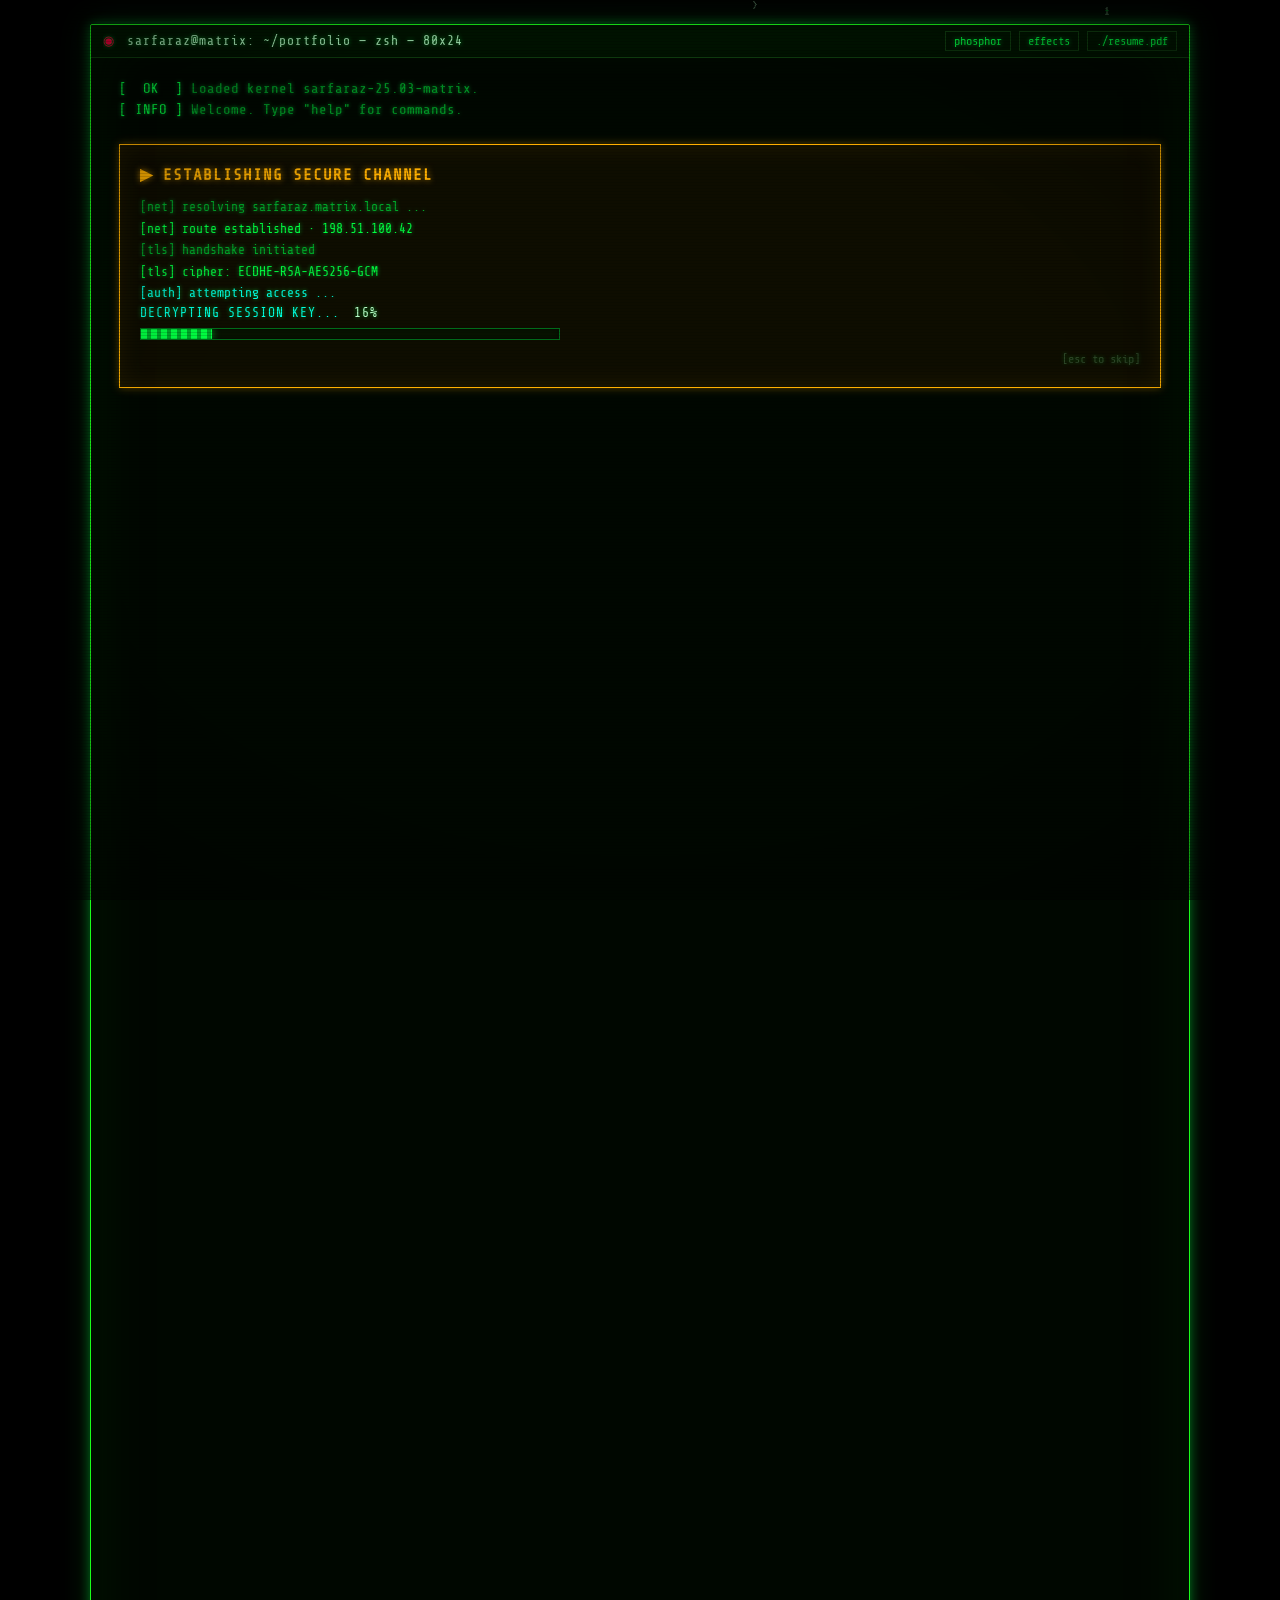
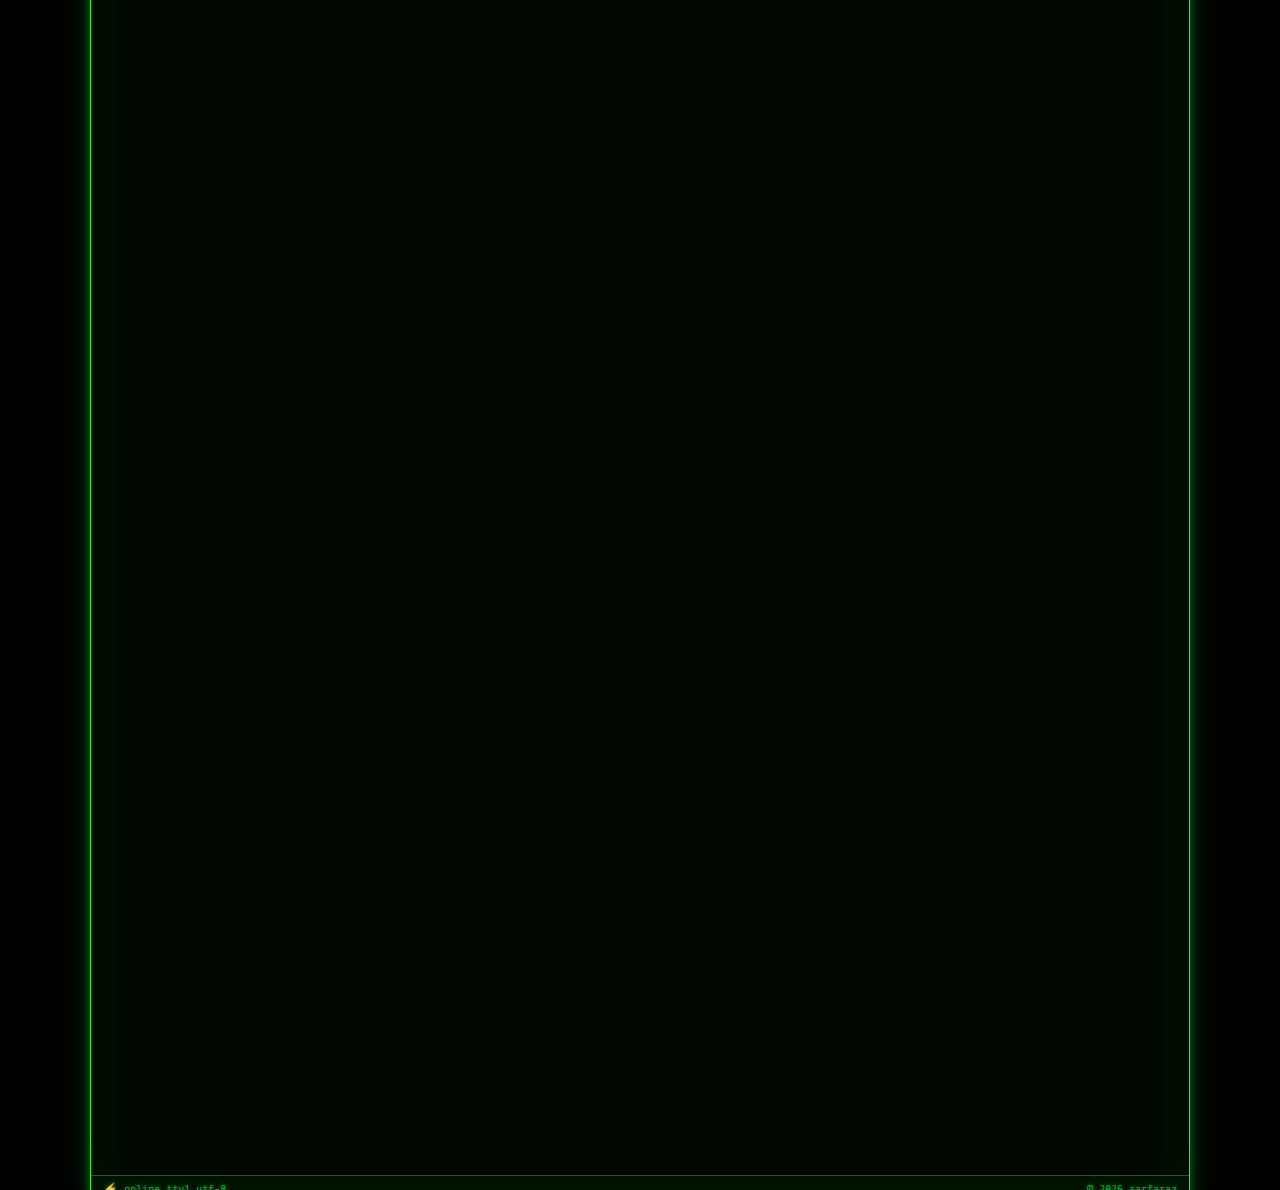
==== commit 7253c579: "Update location references from Mumbai to Bengaluru for consistency across portfolio" ====
--- a/index.html
+++ b/index.html
@@ -9,11 +9,11 @@
     </title>
     <meta
       name="description"
-      content="Sk Sarfaraz Ahamed — Senior Software Engineer with 4+ years building full-stack apps in TypeScript, React, Next.js, NestJS, Node.js, Python (FastAPI, Django), AWS, and LLM/RAG systems. Based in Mumbai, India. Open to senior IC and staff roles."
+      content="Sk Sarfaraz Ahamed — Senior Software Engineer with 4+ years building full-stack apps in TypeScript, React, Next.js, NestJS, Node.js, Python (FastAPI, Django), AWS, and LLM/RAG systems. Based in Bengaluru, India. Open to senior IC and staff roles."
     />
     <meta
       name="keywords"
-      content="Sk Sarfaraz Ahamed, Sarfaraz Ahamed, ssadev, senior software engineer, full stack developer, React developer, Next.js, NestJS, Node.js, TypeScript, Python, FastAPI, Django, AWS, RAG, LLM, Mumbai, Data Sutram, portfolio"
+      content="Sk Sarfaraz Ahamed, Sarfaraz Ahamed, ssadev, senior software engineer, full stack developer, React developer, Next.js, NestJS, Node.js, TypeScript, Python, FastAPI, Django, AWS, RAG, LLM, Bengaluru, Data Sutram, portfolio"
     />
     <meta name="author" content="Sk Sarfaraz Ahamed" />
     <meta
@@ -35,7 +35,7 @@
     />
     <meta
       property="og:description"
-      content="Senior Software Engineer · 4+ years · TypeScript · React · Next.js · NestJS · Python · AWS · RAG. Mumbai, India."
+      content="Senior Software Engineer · 4+ years · TypeScript · React · Next.js · NestJS · Python · AWS · RAG. Bengaluru, India."
     />
     <meta property="og:url" content="https://ssadev.github.io/" />
     <meta property="og:image" content="https://ssadev.github.io/profile.png" />
@@ -70,8 +70,8 @@
         "email": "mailto:sksarfaraz4006@gmail.com",
         "address": {
           "@type": "PostalAddress",
-          "addressLocality": "Mumbai",
-          "addressRegion": "Maharashtra",
+          "addressLocality": "Bengaluru",
+          "addressRegion": "Karnataka",
           "addressCountry": "IN"
         },
         "worksFor": {
@@ -112,7 +112,7 @@
         ],
         "sameAs": [
           "https://github.com/ssadev",
-          "https://linkedin.com/in/sk-sarfaraz-951a87182"
+          "https://www.linkedin.com/in/sarfaraz-ahamed-32a6052aa/"
         ]
       }
     </script>
@@ -184,7 +184,7 @@
           Portfolio
         </h1>
         <p class="sr-only">
-          Sk Sarfaraz Ahamed is a Senior Software Engineer based in Mumbai,
+          Sk Sarfaraz Ahamed is a Senior Software Engineer based in Bengaluru,
           India, with 4+ years of experience building full-stack web
           applications. Skills include TypeScript, React, Next.js, NestJS,
           Node.js, Python (FastAPI, Django, Flask), REST APIs, AWS (Lambda, S3,
@@ -243,7 +243,7 @@
                 <div class="k">experience</div>
                 <div class="v"><span class="num">4+</span> years</div>
                 <div class="k">location</div>
-                <div class="v">Mumbai</div>
+                <div class="v">Bengaluru</div>
                 <div class="k">email</div>
                 <div class="v">
                   <a
@@ -265,10 +265,10 @@
                 <div class="k">linkedin</div>
                 <div class="v">
                   <a
-                    href="https://linkedin.com/in/sk-sarfaraz-951a87182"
+                    href="https://www.linkedin.com/in/sarfaraz-ahamed-32a6052aa/"
                     target="_blank"
                     rel="noopener"
-                    >linkedin.com/in/sk-sarfaraz-951a87182</a
+                    >linkedin.com/in/sarfaraz-ahamed-32a6052aa</a
                   >
                 </div>
                 <div class="k">status</div>
@@ -318,7 +318,7 @@
                 <span class="entry-title"
                   >Software Development Engineer II &mdash; Data Sutram</span
                 >
-                <span class="entry-meta">Mar 2025 — Present · Mumbai</span>
+                <span class="entry-meta">Mar 2025 — Present · Bengaluru</span>
               </div>
               <div class="entry-body">
                 <ul class="entry-list">
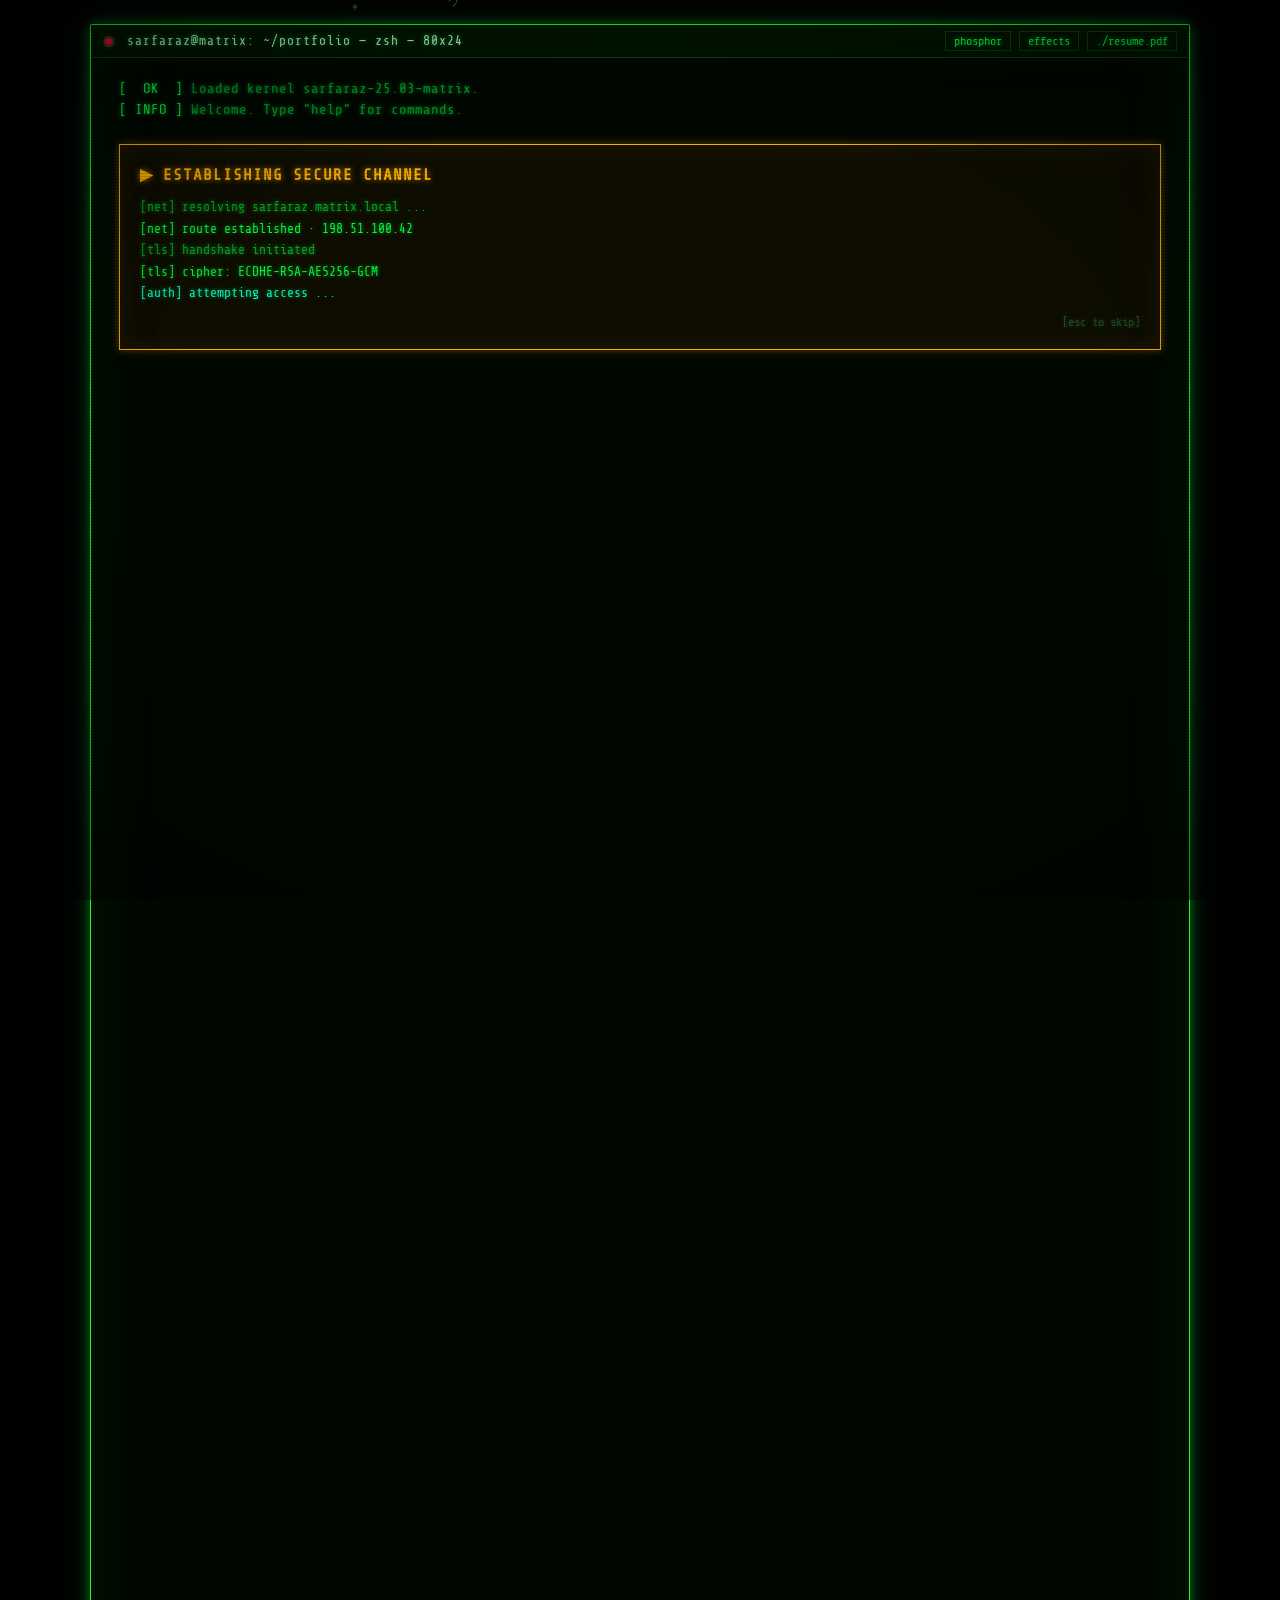
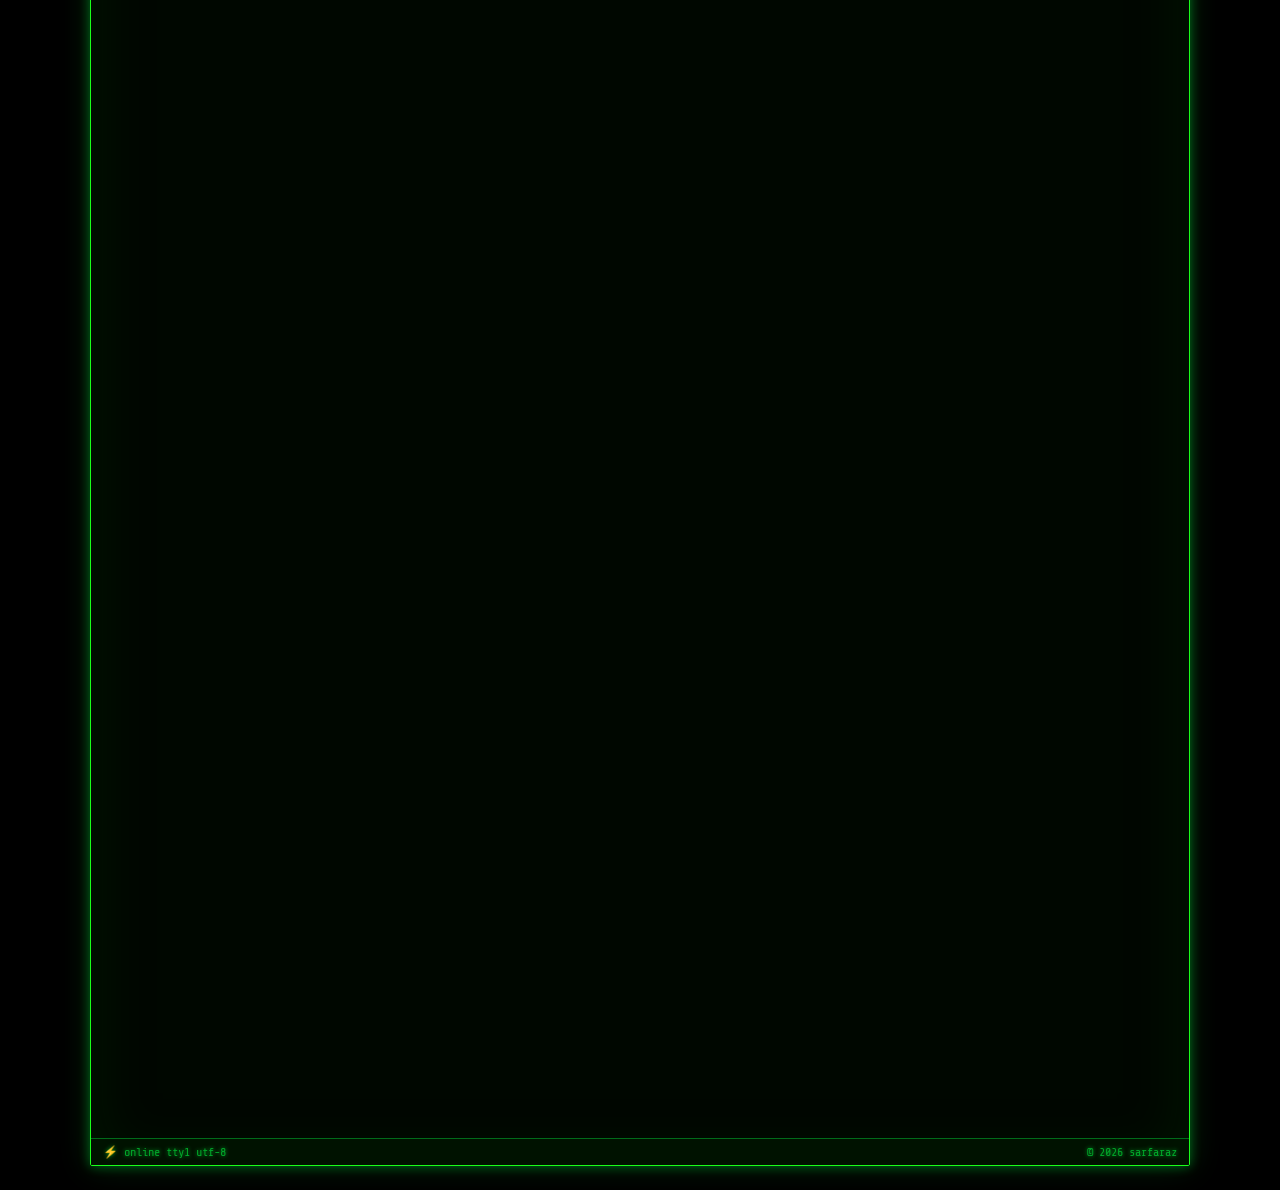
==== commit 80a2dbcf: "Update resume link to new Google Drive URL in index.html and script.js" ====
--- a/index.html
+++ b/index.html
@@ -168,7 +168,7 @@
             title="Open resume"
             onclick="
               window.open(
-                'https://drive.google.com/file/d/1Bw5EFS6mRTc6BnSuMBZCVl9vILIDGIYv/view?usp=sharing',
+                'https://drive.google.com/file/d/1qYTR5rTVvsl-MzRHrnvX-wm0MdQKLagU/view?usp=sharing',
                 '_blank',
               )
             "
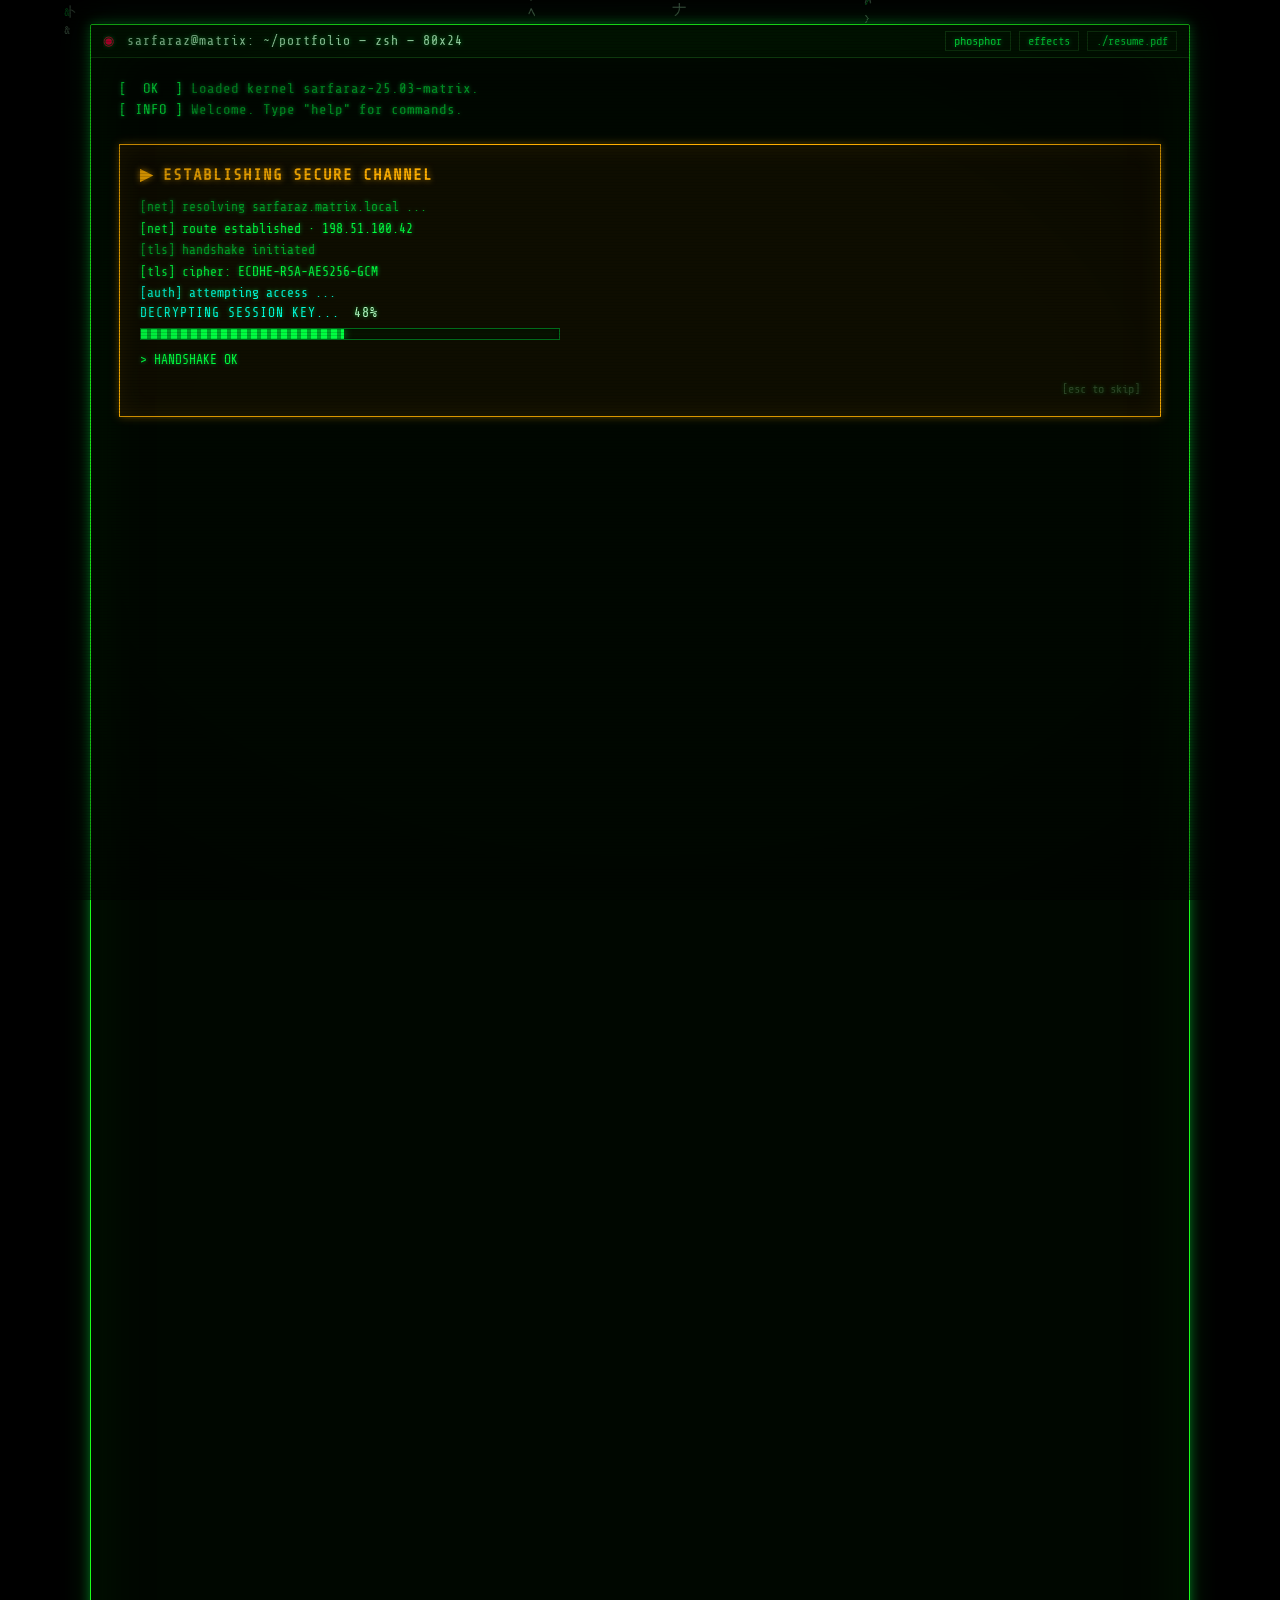
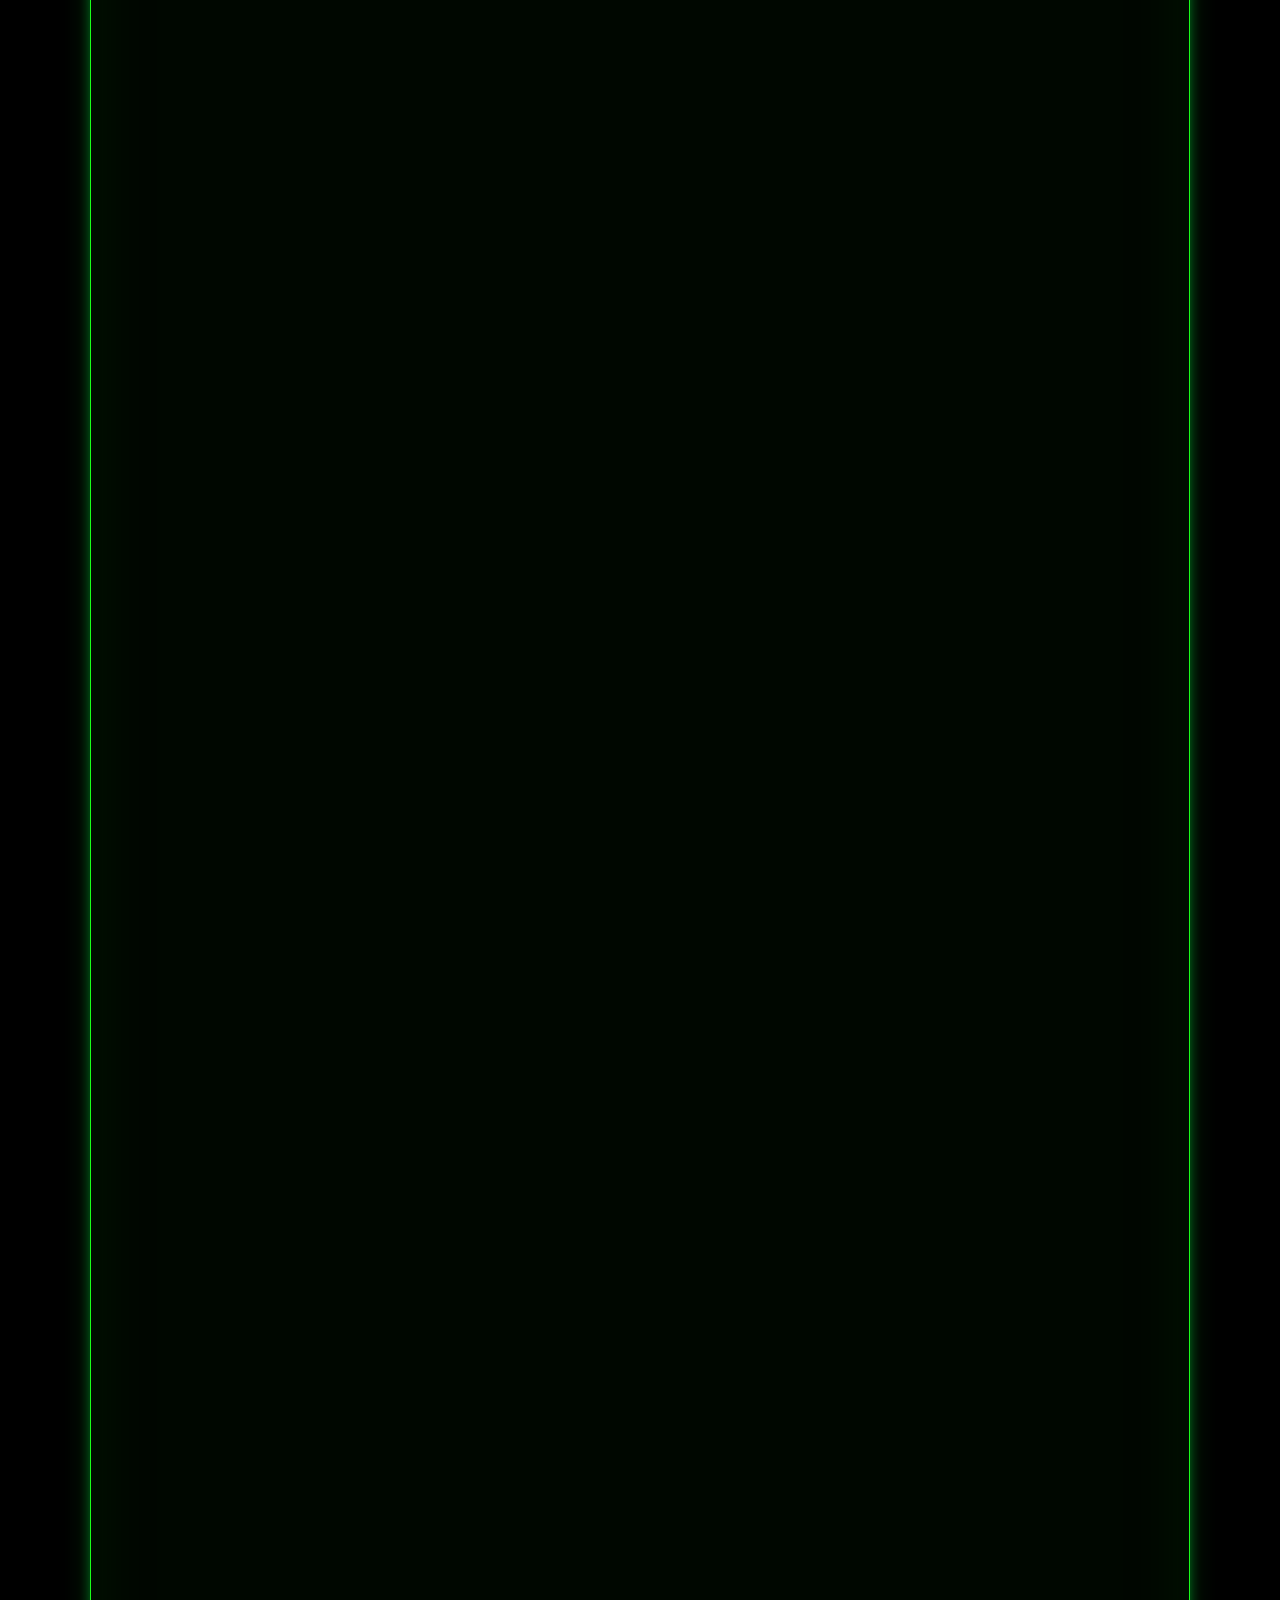
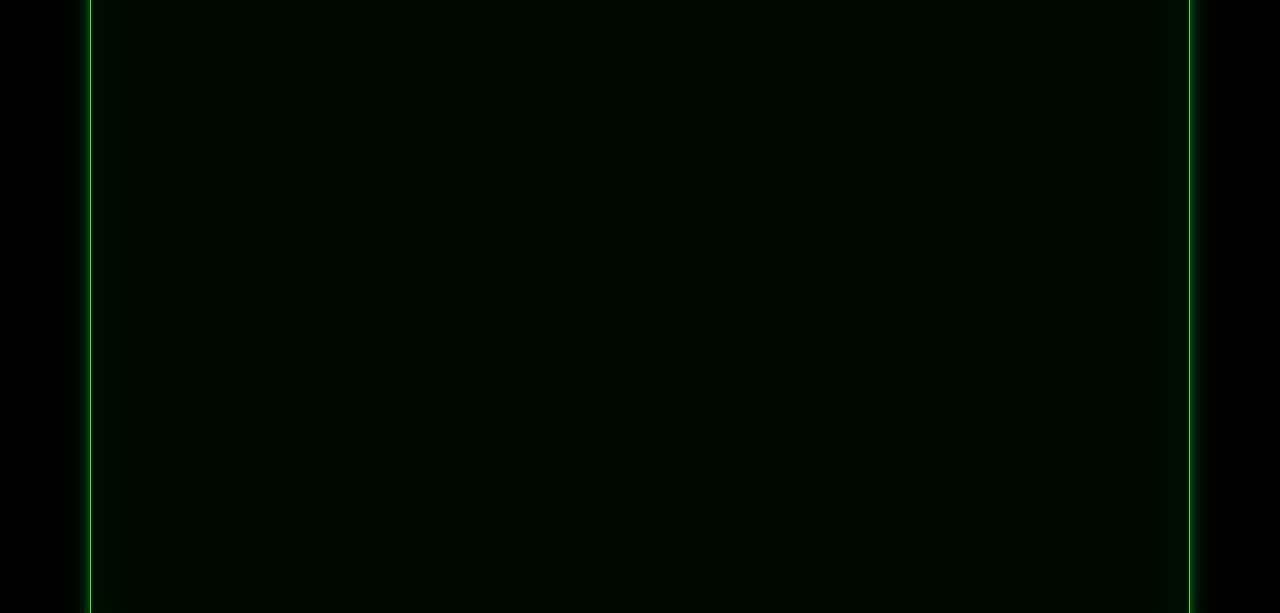
==== commit 44e01cb2: "Update portfolio content from Nov 2026 resume - Rewrite summary, experience, skills and projects to " ====
--- a/index.html
+++ b/index.html
@@ -4,16 +4,16 @@
     <meta charset="UTF-8" />
     <meta name="viewport" content="width=device-width, initial-scale=1.0" />
     <title>
-      Sk Sarfaraz Ahamed — Senior Software Engineer | Full Stack Developer
-      Portfolio
+      Sk Sarfaraz Ahamed — Senior Full-Stack Engineer (SDE II) | Backend &amp;
+      AI Portfolio
     </title>
     <meta
       name="description"
-      content="Sk Sarfaraz Ahamed — Senior Software Engineer with 4+ years building full-stack apps in TypeScript, React, Next.js, NestJS, Node.js, Python (FastAPI, Django), AWS, and LLM/RAG systems. Based in Bengaluru, India. Open to senior IC and staff roles."
+      content="Sk Sarfaraz Ahamed — Senior Full-Stack Engineer (SDE II) with 4.5 years building fraud, identity and AI decisioning services serving 10M+ requests/day. NestJS, TypeScript, Python (FastAPI), MongoDB, PostgreSQL, Redis, Elasticsearch, AWS serverless, LLM/RAG/vector search. Based in Bengaluru, India."
     />
     <meta
       name="keywords"
-      content="Sk Sarfaraz Ahamed, Sarfaraz Ahamed, ssadev, senior software engineer, full stack developer, React developer, Next.js, NestJS, Node.js, TypeScript, Python, FastAPI, Django, AWS, RAG, LLM, Bengaluru, Data Sutram, portfolio"
+      content="Sk Sarfaraz Ahamed, Sarfaraz Ahamed, ssadev, senior software engineer, senior full stack engineer, SDE II, backend engineer, NestJS, Node.js, TypeScript, Python, FastAPI, Django, MongoDB, PostgreSQL, Redis, Elasticsearch, Qdrant, AWS Lambda, RAG, LLM, vector search, React, Next.js, Bengaluru, Data Sutram, portfolio"
     />
     <meta name="author" content="Sk Sarfaraz Ahamed" />
     <meta
@@ -35,7 +35,7 @@
     />
     <meta
       property="og:description"
-      content="Senior Software Engineer · 4+ years · TypeScript · React · Next.js · NestJS · Python · AWS · RAG. Bengaluru, India."
+      content="Senior Full-Stack Engineer (SDE II) · 4.5 years · NestJS · TypeScript · Python · AWS serverless · LLM / RAG · 10M+ req/day. Bengaluru, India."
     />
     <meta property="og:url" content="https://ssadev.github.io/" />
     <meta property="og:image" content="https://ssadev.github.io/profile.png" />
@@ -52,7 +52,7 @@
     />
     <meta
       name="twitter:description"
-      content="Senior Software Engineer / Full Stack. 4+ years. TypeScript · React · NestJS · Python · AWS · RAG."
+      content="Senior Full-Stack Engineer (SDE II). 4.5 years. NestJS · TypeScript · Python · AWS · LLM / RAG."
     />
     <meta name="twitter:image" content="https://ssadev.github.io/profile.png" />
 
@@ -65,8 +65,8 @@
         "alternateName": ["Sarfaraz Ahamed", "ssadev"],
         "url": "https://ssadev.github.io/",
         "image": "https://ssadev.github.io/profile.png",
-        "jobTitle": "Senior Software Engineer",
-        "description": "Senior Software Engineer / Full Stack with 4+ years building scalable apps in TypeScript, React, Next.js, NestJS, Node.js, Python, AWS, and LLM/RAG systems.",
+        "jobTitle": "Software Development Engineer II",
+        "description": "Senior Full-Stack Engineer (SDE II) with 4.5 years building fraud, identity and AI decisioning services in NestJS, TypeScript and Python (FastAPI) on AWS serverless, serving 10M+ requests a day, with production LLM, RAG and vector-search features.",
         "email": "mailto:sksarfaraz4006@gmail.com",
         "address": {
           "@type": "PostalAddress",
@@ -84,31 +84,41 @@
           "address": "Kolkata, India"
         },
         "knowsAbout": [
+          "Node.js",
+          "NestJS",
           "TypeScript",
           "JavaScript",
-          "React.js",
-          "Next.js",
-          "Redux",
-          "Node.js",
-          "NestJS",
           "Python",
           "FastAPI",
           "Django",
-          "Flask",
           "REST APIs",
           "Microservices",
+          "Event-Driven Architecture",
+          "MongoDB",
+          "PostgreSQL",
+          "MySQL",
+          "Redis",
+          "Elasticsearch",
+          "Qdrant",
           "AWS Lambda",
+          "AWS API Gateway",
+          "AWS SQS",
           "AWS S3",
           "AWS EC2",
-          "AWS SQS",
-          "API Gateway",
-          "GCP",
           "Docker",
+          "GitHub CI/CD",
+          "Jest",
           "Linux",
           "Large Language Models",
-          "RAG",
+          "Retrieval-Augmented Generation",
           "Vector Databases",
-          "Model Fine-Tuning"
+          "Voice AI",
+          "OAuth2",
+          "JWT",
+          "RBAC",
+          "React",
+          "Next.js",
+          "Redux"
         ],
         "sameAs": [
           "https://github.com/ssadev",
@@ -184,12 +194,14 @@
           Portfolio
         </h1>
         <p class="sr-only">
-          Sk Sarfaraz Ahamed is a Senior Software Engineer based in Bengaluru,
-          India, with 4+ years of experience building full-stack web
-          applications. Skills include TypeScript, React, Next.js, NestJS,
-          Node.js, Python (FastAPI, Django, Flask), REST APIs, AWS (Lambda, S3,
-          EC2, SQS, API Gateway), GCP, Docker, and applied LLM / RAG / Vector
-          Database work. Currently SDE-II at Data Sutram. Reach out:
+          Sk Sarfaraz Ahamed is a Senior Full-Stack Engineer (SDE II) based in
+          Bengaluru, India, with 4.5 years of experience in backend systems,
+          cloud services and AI applications. At Data Sutram, Sarfaraz builds fraud,
+          identity and AI decisioning services serving 10M+ requests a day for
+          leading Indian banks and financial companies. Skills include Node.js
+          (NestJS), TypeScript, Python (FastAPI, Django), MongoDB, PostgreSQL,
+          Redis, Elasticsearch, Qdrant, AWS (Lambda, API Gateway, SQS, S3,
+          EC2), Docker, GitHub CI/CD, LLMs, RAG and vector search. Reach out:
           sksarfaraz4006@gmail.com.
         </p>
         <div class="boot" id="boot"></div>
@@ -239,9 +251,11 @@
                 <div class="k">name</div>
                 <div class="v">Sk Sarfaraz Ahamed</div>
                 <div class="k">role</div>
-                <div class="v">Senior Software Engineer / Full Stack</div>
+                <div class="v">Senior Full-Stack Engineer (SDE II)</div>
+                <div class="k">focus</div>
+                <div class="v">Backend · Cloud · AI / LLM</div>
                 <div class="k">experience</div>
-                <div class="v"><span class="num">4+</span> years</div>
+                <div class="v"><span class="num">4.5</span> years</div>
                 <div class="k">location</div>
                 <div class="v">Bengaluru</div>
                 <div class="k">email</div>
@@ -289,16 +303,19 @@
           <div class="output summary-text">
             <span class="com"># Summary</span>
             <p>
-              Senior Software Engineer with 4+ years building full-stack apps
-              that scale. I work across the stack — building clean React and
-              Next.js UIs on the front, and reliable APIs in NestJS, Node.js,
-              and Python (FastAPI, Django) on the back.
+              Senior Full-Stack Engineer (SDE II) with
+              <span class="num">4.5</span> years in backend systems, cloud
+              services and AI applications. Grew from intern to SDE II at Data
+              Sutram, building fraud, identity and AI decisioning services that
+              serve <span class="num">10M+</span> requests a day for leading
+              Indian banks and financial companies, with a real-time decision
+              engine at <span class="num">sub-200ms</span> p95.
             </p>
             <p>
-              I ship microservices on AWS and GCP, tune databases like
-              PostgreSQL and MongoDB, and plug in GenAI / LLM features when they
-              make sense. I like fast-moving teams and turning rough ideas into
-              working products people can use.
+              Strong in Node.js (NestJS), TypeScript and Python (FastAPI), with
+              MongoDB, PostgreSQL, Redis and Elasticsearch, on AWS serverless. I
+              ship LLM, RAG and vector-search features to production and own
+              work from design through release, tests and CI/CD.
             </p>
           </div>
 
@@ -321,38 +338,69 @@
                 <span class="entry-meta">Mar 2025 — Present · Bengaluru</span>
               </div>
               <div class="entry-body">
+                <span class="com"
+                  ># promoted from SDE I in Mar 2025; moved to the Bengaluru
+                  office</span
+                >
                 <ul class="entry-list">
                   <li>
-                    <b>Own features end to end:</b> ship full-stack features in
-                    TypeScript, React (Next.js) on the front, and NestJS /
-                    Node.js / Python on the back. Focus on speed, accessibility,
-                    and scale.
-                  </li>
-                  <li>
-                    <b>Scalable architecture:</b> built and deployed
-                    microservices and serverless functions on AWS Lambda + API
-                    Gateway that handle heavy traffic.
-                  </li>
-                  <li>
-                    <b>Infra &amp; security:</b> used Docker to set up infra and
-                    run services locally. Added login with OAuth2, JWT, and
-                    role-based access (RBAC).
-                  </li>
-                  <li>
-                    <b>Data &amp; observability:</b> used AWS S3 and SQS to run
-                    reliable async jobs and keep services observable.
-                  </li>
-                  <li>
-                    <b>Team work:</b> worked closely with Product, QA, and
-                    DevOps in agile sprints. Ran code reviews, kept docs (DFDs)
-                    updated, and wrote Jest unit/integration tests.
+                    <b>Scalable backend systems:</b> build and run NestJS
+                    (Node.js, TypeScript) services for fraud, identity and AI
+                    decisioning used by leading banks and financial companies in
+                    India, serving 10M+ requests a day across over a billion
+                    entity signals.
+                  </li>
+                  <li>
+                    <b>Real-time decisioning:</b> helped build a real-time
+                    decision engine that answers at sub-200ms p95 latency, using
+                    Redis caching and a Qdrant vector retrieval layer to give the
+                    AI reasoning step fast context.
+                  </li>
+                  <li>
+                    <b>AI &amp; LLM applications:</b> built a RAG system that
+                    lets employees query internal company knowledge in plain
+                    language, and put multiple LLM provider APIs and open source
+                    LLMs into production services.
+                  </li>
+                  <li>
+                    <b>LLM due diligence platform:</b> built parts of an
+                    LLM-based due diligence platform for a bank, giving its
+                    investigators case tools with an audit trail and regulatory
+                    traceability for each case.
+                  </li>
+                  <li>
+                    <b>AI voice operations:</b> built an internal console that
+                    lets operations teams trigger outbound AI voice calls and
+                    read each call as a clear report (summary, key points,
+                    recommended actions, transcript) instead of raw AI output.
+                  </li>
+                  <li>
+                    <b>Event-driven cloud architecture:</b> designed and run
+                    serverless workflows on AWS Lambda, API Gateway, SQS and S3
+                    that move heavy work to queues, so traffic spikes don't slow
+                    client-facing APIs. Added structured logging in
+                    Elasticsearch, real-time alerting and automated health
+                    checks.
+                  </li>
+                  <li>
+                    <b>Security hardening:</b> built OAuth2 and JWT
+                    authentication with role-based access control (RBAC) on
+                    least-privilege principles.
+                  </li>
+                  <li>
+                    <b>Quality &amp; CI/CD:</b> write Jest test suites that run
+                    in GitHub CI/CD and stop regressions before release; ship
+                    services in Docker, review code and plan releases with
+                    product, QA and DevOps.
                   </li>
                 </ul>
               </div>
               <div class="entry-stack">
-                <span>TypeScript</span><span>React</span><span>Next.js</span
-                ><span>NestJS</span><span>Python</span><span>AWS Lambda</span
-                ><span>Docker</span><span>OAuth2</span><span>Jest</span>
+                <span>NestJS</span><span>TypeScript</span><span>Redis</span
+                ><span>Qdrant</span><span>LLMs / RAG</span
+                ><span>AWS Lambda</span><span>SQS</span
+                ><span>Elasticsearch</span><span>OAuth2 / JWT</span
+                ><span>Jest</span><span>Docker</span>
               </div>
             </div>
 
@@ -364,30 +412,42 @@
                 <span class="entry-meta">Jul 2022 — Feb 2025 · Mumbai</span>
               </div>
               <div class="entry-body">
+                <span class="com"
+                  ># converted from intern to full-time after graduating</span
+                >
                 <ul class="entry-list">
                   <li>
-                    <b>Full-stack product work:</b> built user-facing features
-                    in React and Next.js, plus server APIs in Python (FastAPI)
-                    and Node.js.
-                  </li>
-                  <li>
-                    <b>Made it faster:</b> profiled DB queries and API response
-                    times to cut latency and make pages feel snappier.
-                  </li>
-                  <li>
-                    <b>Data pipelines:</b> built scrapers and ingestion
-                    pipelines to pull and clean external data for analytics
-                    features.
-                  </li>
-                  <li>
-                    <b>Cloud deploys:</b> handled deploys and hosting on AWS
-                    EC2, S3, and Lambda.
+                    <b>Performance optimization:</b> cut API latency by about
+                    40% by rewriting slow MongoDB, PostgreSQL and MySQL queries,
+                    adding the right indexes and caching frequently read data.
+                  </li>
+                  <li>
+                    <b>Backend API engineering:</b> built and maintained
+                    internal and client-facing REST APIs with FastAPI, Django and
+                    Node.js, and the React, Next.js and Redux screens that use
+                    them.
+                  </li>
+                  <li>
+                    <b>Data pipeline reliability:</b> wrote automated Python
+                    pipelines for scraping, validation and ingestion that catch
+                    bad records before they reach production data.
+                  </li>
+                  <li>
+                    <b>Cloud operations:</b> deployed and monitored production
+                    services on AWS EC2, S3 and Lambda, owning their uptime and
+                    infrastructure health.
+                  </li>
+                  <li>
+                    <b>AI prototyping:</b> prototyped LLM, vector database and
+                    RAG features in experimental workflows, groundwork for the
+                    production AI systems shipped later.
                   </li>
                 </ul>
               </div>
               <div class="entry-stack">
-                <span>React</span><span>Next.js</span><span>Python</span
-                ><span>FastAPI</span><span>Node.js</span><span>AWS EC2</span
+                <span>FastAPI</span><span>Django</span><span>Node.js</span
+                ><span>MongoDB</span><span>PostgreSQL</span><span>MySQL</span
+                ><span>React</span><span>Next.js</span><span>AWS EC2</span
                 ><span>S3</span><span>Lambda</span>
               </div>
             </div>
@@ -395,42 +455,62 @@
             <div class="entry">
               <div class="entry-head">
                 <span class="entry-title"
-                  >Software Developer Internship &mdash; Data Sutram</span
+                  >Software Developer Intern &mdash; Data Sutram</span
                 >
                 <span class="entry-meta">Dec 2021 — Jun 2022 · Mumbai</span>
               </div>
               <div class="entry-body">
-                Worked with the core product team to build and improve reusable
-                web UI parts in React.js and Next.js. Managed app code and state
-                through GitHub.
+                <span class="com"
+                  ># final-year internship alongside BCA; led to a full-time
+                  offer</span
+                >
+                <ul class="entry-list">
+                  <li>
+                    <b>Frontend component delivery:</b> built reusable React.js
+                    and Next.js UI components with Redux state management, reused
+                    across product screens to speed up frontend delivery.
+                  </li>
+                  <li>
+                    <b>Git workflows:</b> shipped through pull requests, code
+                    reviews and agile release cycles with the product team.
+                  </li>
+                </ul>
               </div>
               <div class="entry-stack">
-                <span>React.js</span><span>Next.js</span><span>GitHub</span>
+                <span>React.js</span><span>Next.js</span><span>Redux</span
+                ><span>Git</span>
               </div>
             </div>
 
             <div class="entry">
               <div class="entry-head">
                 <span class="entry-title"
-                  >Full Stack Developer Internship &mdash; Mirror Score</span
-                >
-                <span class="entry-meta">Aug 2020 — Jan 2022 · Delhi</span>
+                  >Full Stack Developer Intern &mdash; Mirror Score</span
+                >
+                <span class="entry-meta"
+                  >Aug 2020 — Nov 2021 · Delhi (Remote)</span
+                >
               </div>
               <div class="entry-body">
+                <span class="com"
+                  ># part-time, remote, alongside BCA studies</span
+                >
                 <ul class="entry-list">
                   <li>
-                    Built clean, easy-to-maintain REST APIs in Python (Django).
-                    Plugged in Google APIs and wrote automation scripts.
-                  </li>
-                  <li>
-                    Built UIs in ReactJS and packaged services with Docker and
-                    AWS.
+                    <b>Backend automation:</b> built Python/Django APIs and
+                    scripts that automated integrations with AWS and Google APIs,
+                    replacing manual operational steps.
+                  </li>
+                  <li>
+                    <b>Third-party integration:</b> built secure backend
+                    connections to external cloud services to add new platform
+                    features.
                   </li>
                 </ul>
               </div>
               <div class="entry-stack">
-                <span>Python</span><span>Django</span><span>ReactJS</span
-                ><span>Docker</span><span>AWS</span>
+                <span>Python</span><span>Django</span><span>AWS</span
+                ><span>Google APIs</span>
               </div>
             </div>
           </div>
@@ -470,54 +550,74 @@
           <div class="output">
             <div class="skill-grid">
               <div class="skill-group">
-                <div class="skill-group-title">front-end/</div>
+                <div class="skill-group-title">backend/</div>
                 <ul>
+                  <li>Node.js</li>
+                  <li>NestJS</li>
+                  <li>TypeScript</li>
                   <li>JavaScript</li>
-                  <li>TypeScript</li>
-                  <li>React.js</li>
-                  <li>Next.js</li>
-                  <li>Redux</li>
-                  <li>HTML5 / CSS3</li>
-                  <li>Electron</li>
-                  <li>jQuery</li>
-                  <li>Design Systems</li>
-                </ul>
-              </div>
-              <div class="skill-group">
-                <div class="skill-group-title">back-end/</div>
-                <ul>
                   <li>Python</li>
                   <li>FastAPI</li>
                   <li>Django</li>
-                  <li>Flask</li>
-                  <li>Selenium</li>
-                  <li>Node.js</li>
-                  <li>NestJS</li>
                   <li>REST APIs</li>
+                  <li>Microservices</li>
+                  <li>Event-Driven / Async</li>
                 </ul>
               </div>
               <div class="skill-group">
-                <div class="skill-group-title">ai_engineering/</div>
+                <div class="skill-group-title">ai_llm/</div>
                 <ul>
-                  <li>LLMs (ChatGPT, Claude)</li>
-                  <li>Copilot</li>
+                  <li>LLM Integration</li>
+                  <li>Open Source LLMs</li>
                   <li>RAG</li>
-                  <li>Vector Databases</li>
-                  <li>Model Fine-Tuning</li>
+                  <li>Vector DBs (Qdrant)</li>
+                  <li>Real-Time AI Decisioning</li>
+                  <li>Voice AI Integration</li>
+                  <li>ChatGPT · Claude · Copilot</li>
+                </ul>
+              </div>
+              <div class="skill-group">
+                <div class="skill-group-title">databases/</div>
+                <ul>
+                  <li>MongoDB</li>
+                  <li>PostgreSQL</li>
+                  <li>MySQL</li>
+                  <li>Redis</li>
+                  <li>Elasticsearch</li>
+                  <li>Qdrant</li>
                 </ul>
               </div>
               <div class="skill-group">
                 <div class="skill-group-title">cloud_devops/</div>
                 <ul>
+                  <li>AWS Lambda</li>
+                  <li>API Gateway</li>
+                  <li>AWS SQS</li>
+                  <li>AWS S3</li>
                   <li>AWS EC2</li>
-                  <li>AWS S3</li>
-                  <li>AWS Lambda</li>
-                  <li>AWS SQS</li>
-                  <li>API Gateway</li>
-                  <li>GCP</li>
                   <li>Docker</li>
+                  <li>GitHub CI/CD</li>
                   <li>Linux</li>
-                  <li>GitHub CI/CD</li>
+                  <li>Jest (TDD)</li>
+                  <li>Logging &amp; Alerting</li>
+                </ul>
+              </div>
+              <div class="skill-group">
+                <div class="skill-group-title">frontend/</div>
+                <ul>
+                  <li>React</li>
+                  <li>Next.js</li>
+                  <li>TypeScript</li>
+                  <li>Redux</li>
+                  <li>HTML / CSS</li>
+                </ul>
+              </div>
+              <div class="skill-group">
+                <div class="skill-group-title">auth_security/</div>
+                <ul>
+                  <li>OAuth2</li>
+                  <li>JWT</li>
+                  <li>RBAC</li>
                 </ul>
               </div>
             </div>
@@ -536,37 +636,85 @@
           <div class="output">
             <div class="entry">
               <div class="entry-head">
-                <span class="entry-title">MeetRead AI</span>
-                <span class="entry-meta"
-                  >Jun 2026 · Meeting intelligence on your own infra</span
-                >
+                <span class="entry-title">AI Voice Operations Console</span>
+                <span class="entry-meta">Internal platform · Voice AI</span>
               </div>
               <div class="entry-body">
-                MeetRead joins your Google Meet calls, records audio, captures
-                transcripts, and writes summaries — without sending your data
-                anywhere you don't control.
+                Internal platform for triggering outbound AI voice calls and
+                reviewing the AI's post-call analysis. Loads voice assistants
+                and their variables dynamically, and turns raw call analysis into
+                readable reports with summary, key points, recommended actions,
+                classification and transcript.
               </div>
               <div class="entry-stack">
-                <span>Electron</span><span>Python</span><span>LLMs</span
-                ><span>Transcripts</span><span>Self-hosted</span>
+                <span>Voice AI</span><span>LLMs</span><span>NestJS</span
+                ><span>TypeScript</span>
               </div>
             </div>
 
             <div class="entry">
               <div class="entry-head">
-                <span class="entry-title">AI Engineering Ecosystems</span>
-                <span class="entry-meta">Ongoing · RAG + Vector DBs</span>
+                <span class="entry-title">Meetread.ai</span>
+                <span class="entry-meta">AI meeting recorder · self-hosted</span>
               </div>
               <div class="entry-body">
-                Building small apps that use RAG (Retrieval-Augmented
-                Generation) and vector databases to read and make sense of messy
-                multimedia metadata.
+                Joins Google Meet calls, records audio, captures transcripts and
+                generates summaries, all on infrastructure you control.
               </div>
               <div class="entry-stack">
-                <span>RAG</span><span>Vector DB</span><span>LLMs</span
-                ><span>Python</span>
-              </div>
-            </div>
+                <span>Python</span><span>LLMs</span><span>Transcripts</span
+                ><span>Self-hosted</span>
+              </div>
+            </div>
+
+            <div class="entry">
+              <div class="entry-head">
+                <span class="entry-title">c19tweet</span>
+                <span class="entry-meta">Python automation bot</span>
+              </div>
+              <div class="entry-body">
+                A Python bot that reads daily public data updates and shares
+                them through automated posts.
+              </div>
+              <div class="entry-stack">
+                <span>Python</span><span>Automation</span><span>Bot</span>
+              </div>
+            </div>
+
+            <div class="entry">
+              <div class="entry-head">
+                <span class="entry-title">whatWP</span>
+                <span class="entry-meta">Developer browser extension</span>
+              </div>
+              <div class="entry-body">
+                A JavaScript browser tool that inspects a site's code to show
+                which tools and plugins it uses.
+              </div>
+              <div class="entry-stack">
+                <span>JavaScript</span><span>Browser Extension</span>
+              </div>
+            </div>
+          </div>
+
+          <!-- SECTION: Certifications -->
+          <div class="prompt-line">
+            <span class="prompt-user">sarfaraz</span
+            ><span class="prompt-at">@</span
+            ><span class="prompt-host">matrix</span
+            ><span class="prompt-colon">:</span
+            ><span class="prompt-path">~</span><span class="prompt-sep">$</span>
+            <span class="prompt-cmd">cat certifications.txt</span>
+          </div>
+          <div class="output">
+            <ul class="entry-list">
+              <li>
+                <b>Practical MongoDB: For Absolute Beginners</b> &mdash; Udemy
+              </li>
+              <li><b>Python 3 Learning Course</b> &mdash; Sololearn</li>
+              <li>
+                <b>Top Linux Interview Question and Answer</b> &mdash; Udemy
+              </li>
+            </ul>
           </div>
 
           <!-- interactive prompt -->
@@ -592,6 +740,7 @@
             <span class="prompt-cmd">experience</span> &middot;
             <span class="prompt-cmd">skills</span> &middot;
             <span class="prompt-cmd">projects</span> &middot;
+            <span class="prompt-cmd">certs</span> &middot;
             <span class="prompt-cmd">contact</span> &middot;
             <span class="prompt-cmd">resume</span> &middot;
             <span class="prompt-cmd">clear</span>
--- a/styles.css
+++ b/styles.css
@@ -307,8 +307,14 @@
   padding: 0;
   font-size: 14px;
 }
+.skill-group li {
+  position: relative;
+  padding-left: 14px;
+}
 .skill-group li::before {
-  content: '▸ ';
+  content: '▸';
+  position: absolute;
+  left: 0;
   color: var(--green-dim);
 }
 
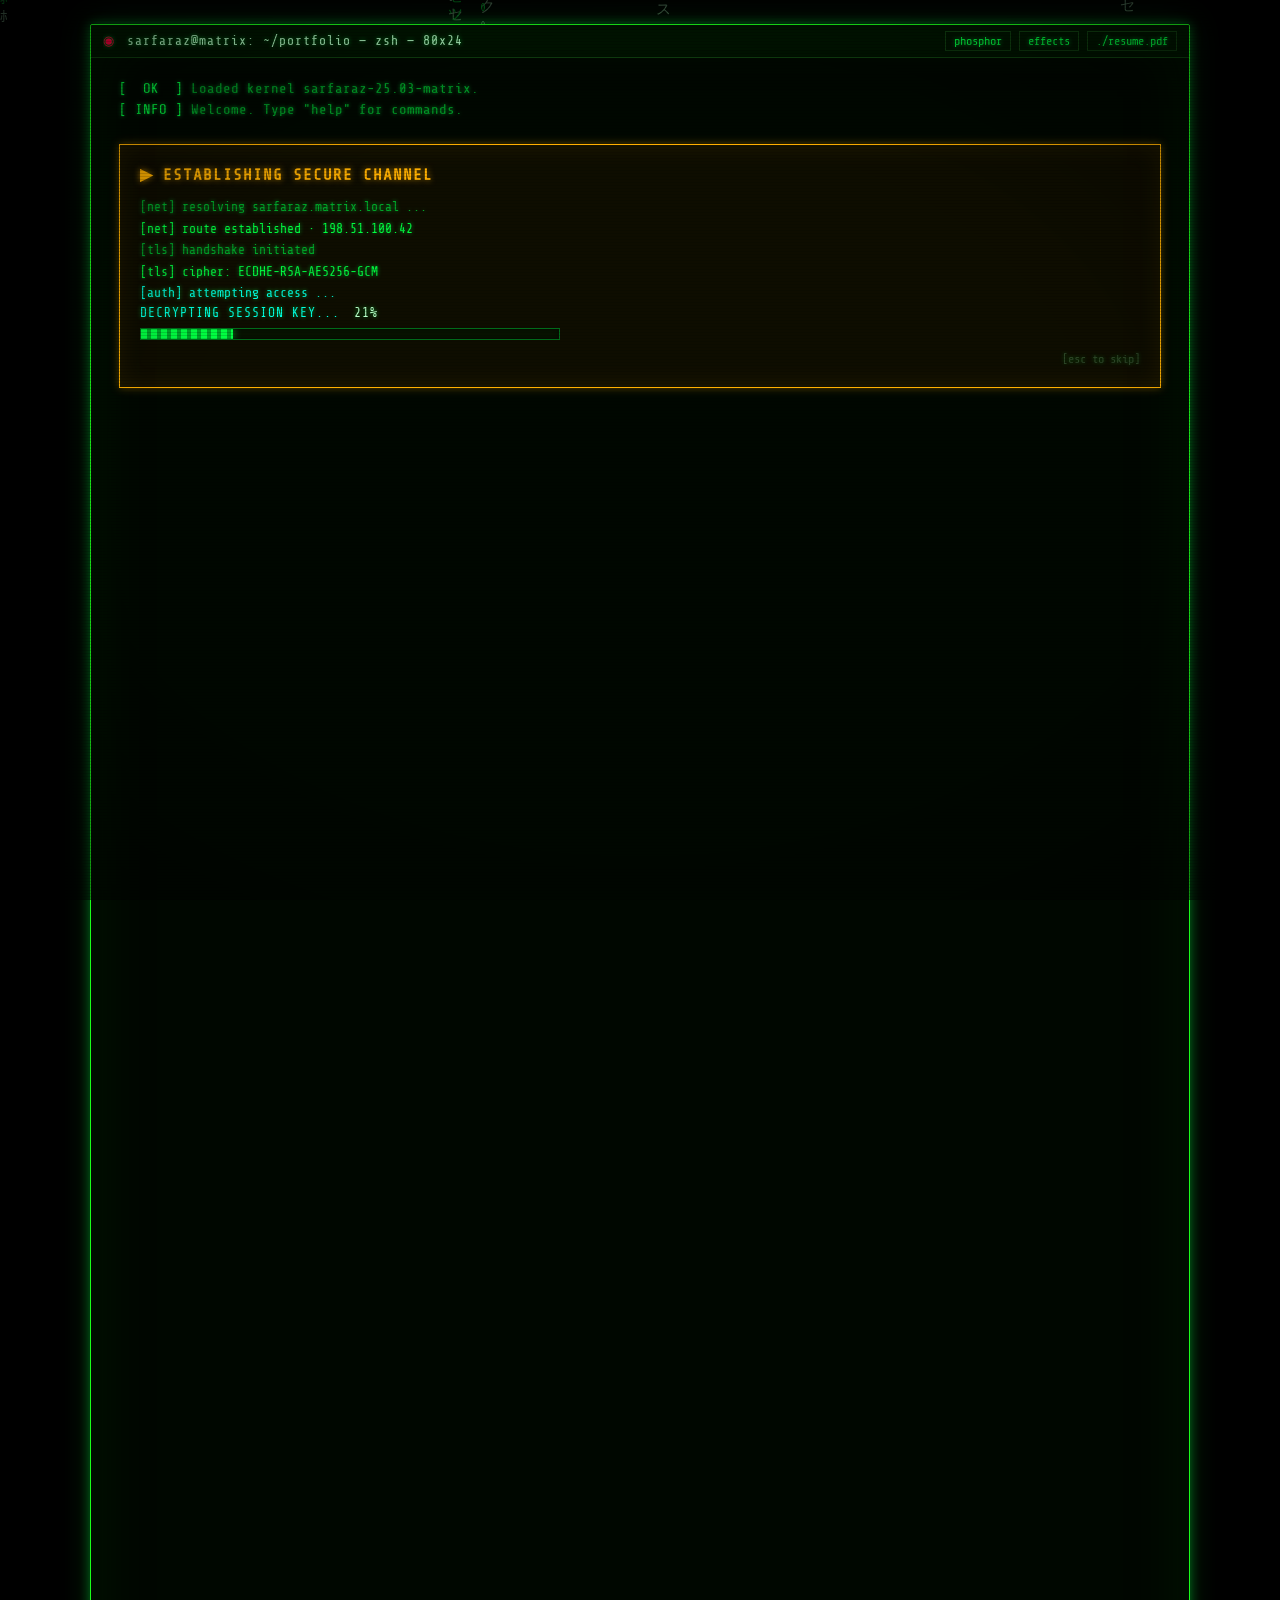
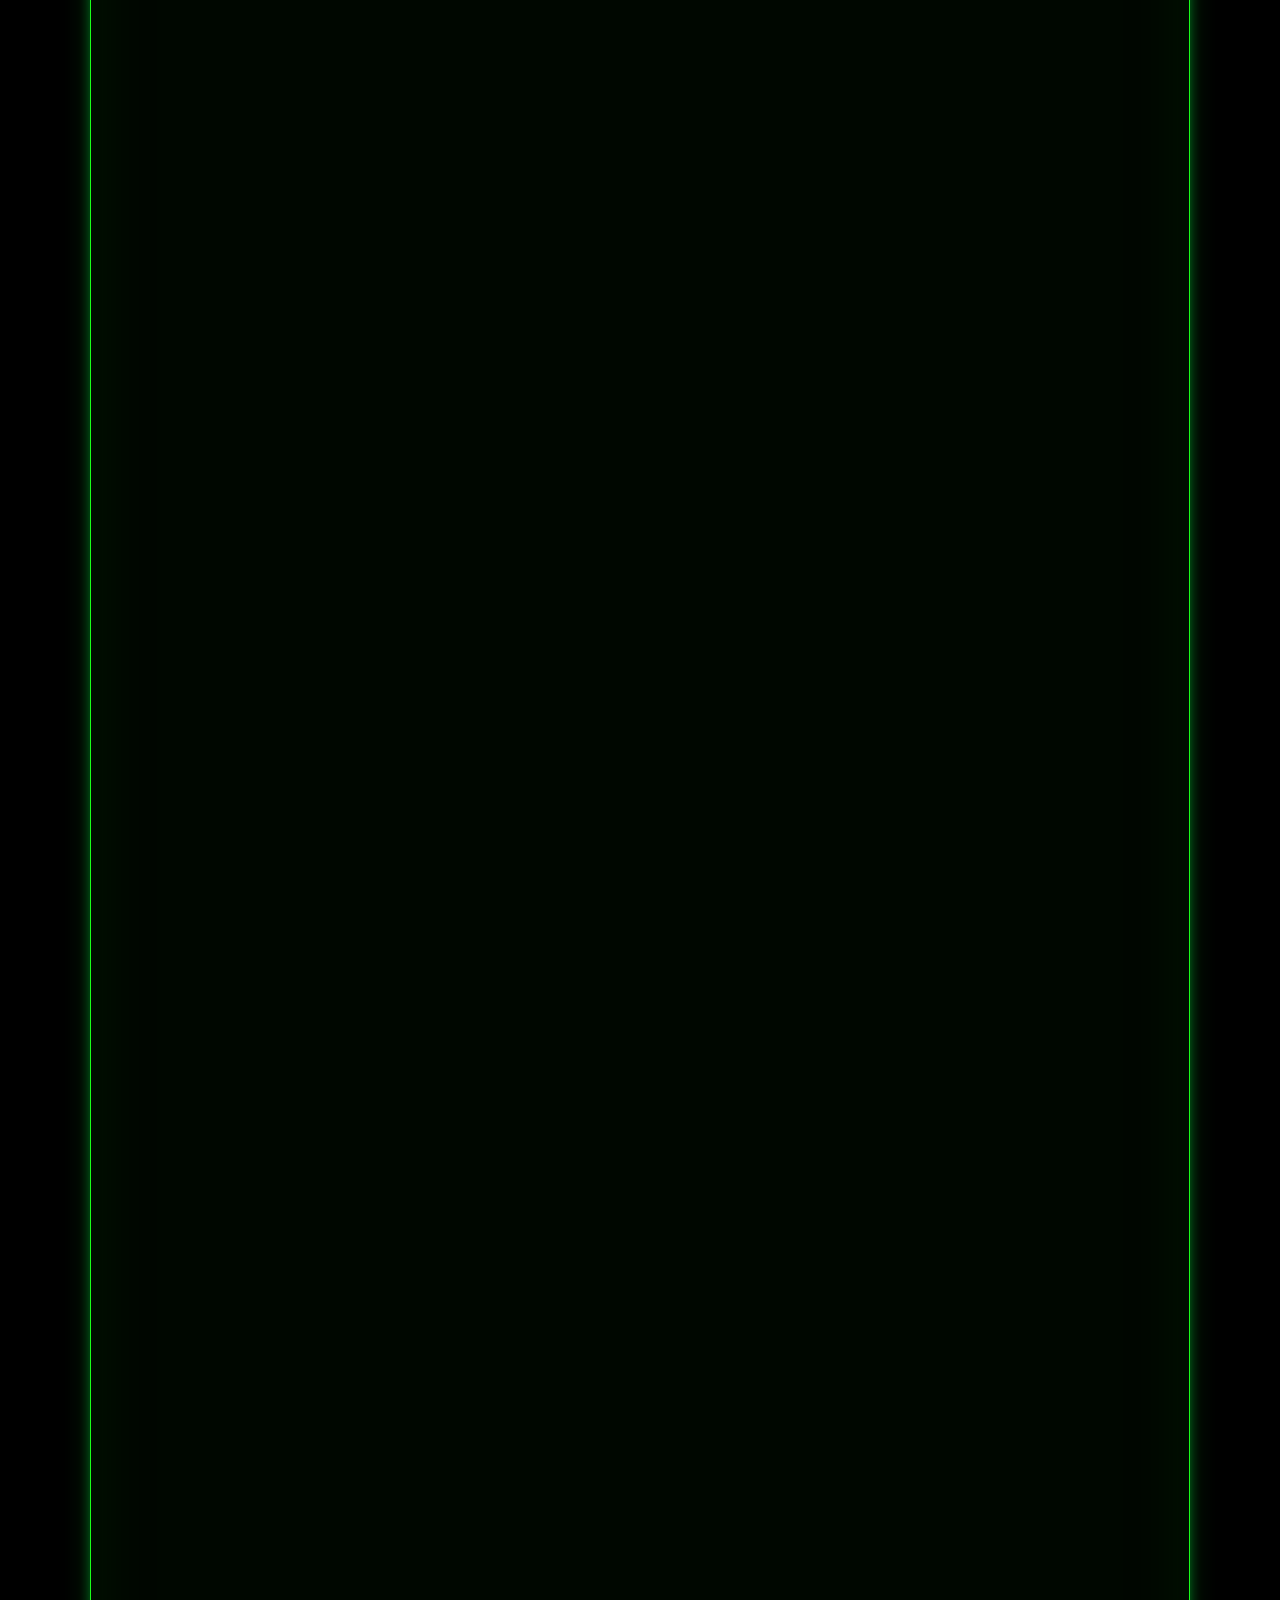
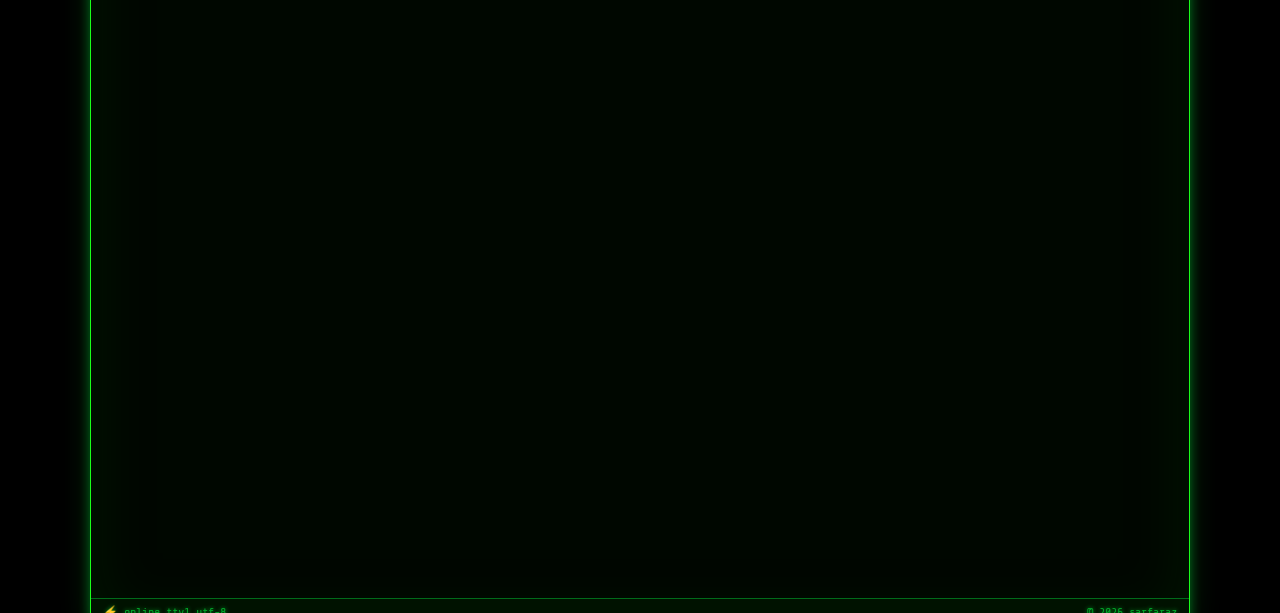
==== commit 93af2031: "Update resume link to new Google Drive file Co-Authored-By: Claude Opus 5.5 <noreply@anthropic.com>" ====
--- a/index.html
+++ b/index.html
@@ -178,7 +178,7 @@
             title="Open resume"
             onclick="
               window.open(
-                'https://drive.google.com/file/d/1qYTR5rTVvsl-MzRHrnvX-wm0MdQKLagU/view?usp=sharing',
+                'https://drive.google.com/file/d/16qEMb87kJ38U1tuTEWQnvQUNZnBqsQFO/view?usp=sharing',
                 '_blank',
               )
             "
